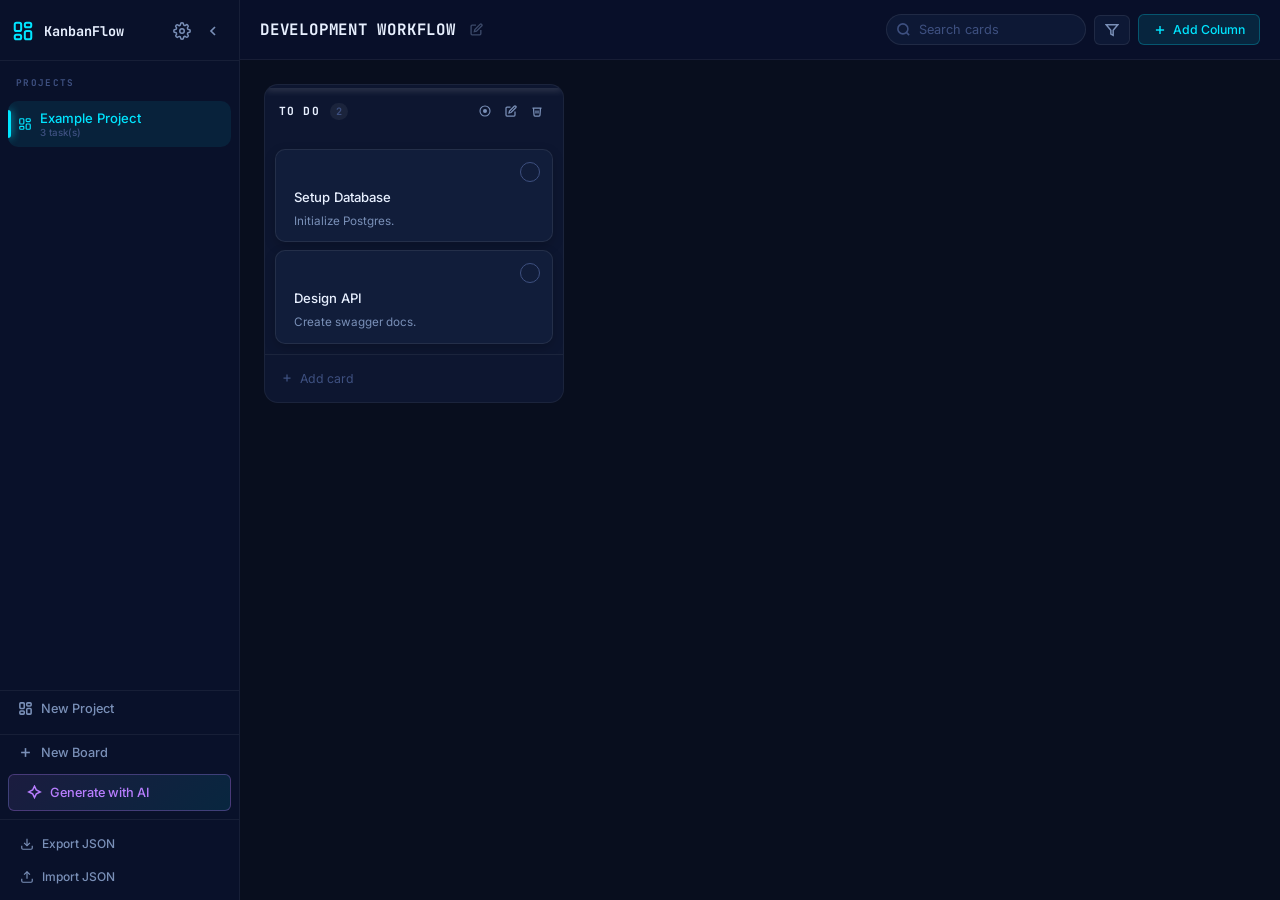
==== index.html @ 65380681 "Initial commit" ====
﻿<!DOCTYPE html>
<html lang="en">
<head>
  <meta charset="UTF-8" />
  <meta name="viewport" content="width=device-width, initial-scale=1.0" />
  <title>KanbanFlow  Local Project Board</title>
  <meta name="description" content="A local-first kanban board with drag-and-drop, multiple boards, custom tags, links, and image attachments." />
  <link rel="preconnect" href="https://fonts.googleapis.com" />
  <link rel="preconnect" href="https://fonts.gstatic.com" crossorigin />
  <link href="https://fonts.googleapis.com/css2?family=JetBrains+Mono:wght@400;500;600;700&family=Inter:wght@300;400;500;600;700&display=swap" rel="stylesheet" />
  <script src="https://cdn.jsdelivr.net/npm/sortablejs@1.15.2/Sortable.min.js"></script>
  <link rel="stylesheet" href="styles.css">
</head>
<body>

<div id="app">

  <!-- ===== SIDEBAR ===== -->
  <aside id="sidebar" class="sidebar">
    <div class="sidebar-header">
      <div class="logo">
        <svg width="22" height="22" viewBox="0 0 24 24" fill="none" stroke="currentColor" stroke-width="2.2"><rect x="3" y="3" width="7" height="9" rx="2"/><rect x="14" y="3" width="7" height="5" rx="2"/><rect x="14" y="12" width="7" height="9" rx="2"/><rect x="3" y="16" width="7" height="5" rx="2"/></svg>
        <span class="logo-text">KanbanFlow</span>
      </div>
      <div class="sidebar-header-actions">
        <button id="hamburger-btn" class="icon-btn" title="Settings & Tags">
          <svg width="18" height="18" viewBox="0 0 24 24" fill="none" stroke="currentColor" stroke-width="2"><circle cx="12" cy="12" r="3"/><path d="M19.4 15a1.65 1.65 0 0 0 .33 1.82l.06.06a2 2 0 0 1-2.83 2.83l-.06-.06a1.65 1.65 0 0 0-1.82-.33 1.65 1.65 0 0 0-1 1.51V21a2 2 0 0 1-4 0v-.09A1.65 1.65 0 0 0 9 19.4a1.65 1.65 0 0 0-1.82.33l-.06.06a2 2 0 0 1-2.83-2.83l.06-.06A1.65 1.65 0 0 0 4.68 15a1.65 1.65 0 0 0-1.51-1H3a2 2 0 0 1 0-4h.09A1.65 1.65 0 0 0 4.6 9a1.65 1.65 0 0 0-.33-1.82l-.06-.06a2 2 0 0 1 2.83-2.83l.06.06A1.65 1.65 0 0 0 9 4.68a1.65 1.65 0 0 0 1-1.51V3a2 2 0 0 1 4 0v.09a1.65 1.65 0 0 0 1 1.51 1.65 1.65 0 0 0 1.82-.33l.06-.06a2 2 0 0 1 2.83 2.83l-.06.06A1.65 1.65 0 0 0 19.4 9a1.65 1.65 0 0 0 1.51 1H21a2 2 0 0 1 0 4h-.09a1.65 1.65 0 0 0-1.51 1z"/></svg>
        </button>
        <button id="sidebar-toggle" class="icon-btn" title="Collapse sidebar">
          <svg width="16" height="16" viewBox="0 0 24 24" fill="none" stroke="currentColor" stroke-width="2.5"><polyline points="15 18 9 12 15 6"/></svg>
        </button>
      </div>
    </div>

    <div class="sidebar-section-label">PROJECTS</div>
    <div id="boards-list" class="boards-list"></div>

    <button id="add-project-btn" class="add-board-btn">
      <svg width="15" height="15" viewBox="0 0 24 24" fill="none" stroke="currentColor" stroke-width="2.5"><rect x="3" y="3" width="7" height="9" rx="1.5"/><rect x="14" y="3" width="7" height="5" rx="1.5"/><rect x="14" y="12" width="7" height="9" rx="1.5"/><rect x="3" y="16" width="7" height="5" rx="1.5"/></svg>
      New Project
    </button>

    <button id="add-board-btn" class="add-board-btn" style="margin-top: 8px;">
      <svg width="15" height="15" viewBox="0 0 24 24" fill="none" stroke="currentColor" stroke-width="2.5"><line x1="12" y1="5" x2="12" y2="19"/><line x1="5" y1="12" x2="19" y2="12"/></svg>
      New Board
    </button>
    
    <button id="ai-board-btn" class="add-board-btn ai-btn">
      <svg width="15" height="15" viewBox="0 0 24 24" fill="none" stroke="currentColor" stroke-width="2.5"><path d="M12 2l3 6 6 3-6 3-3 6-3-6-6-3 6-3z"/></svg>
      Generate with AI
    </button>

    <div class="sidebar-footer">
      <button id="export-btn" class="sidebar-action-btn">
        <svg width="14" height="14" viewBox="0 0 24 24" fill="none" stroke="currentColor" stroke-width="2"><path d="M21 15v4a2 2 0 0 1-2 2H5a2 2 0 0 1-2-2v-4"/><polyline points="7 10 12 15 17 10"/><line x1="12" y1="15" x2="12" y2="3"/></svg>
        Export JSON
      </button>
      <label class="sidebar-action-btn" style="cursor:pointer">
        <svg width="14" height="14" viewBox="0 0 24 24" fill="none" stroke="currentColor" stroke-width="2"><path d="M21 15v4a2 2 0 0 1-2 2H5a2 2 0 0 1-2-2v-4"/><polyline points="17 8 12 3 7 8"/><line x1="12" y1="3" x2="12" y2="15"/></svg>
        Import JSON
        <input type="file" id="import-file" accept=".json" style="display:none" />
      </label>
    </div>
  </aside>

  <!-- ===== SETTINGS / TAG MANAGER PANEL ===== -->
  <div id="settings-panel" class="settings-panel" style="display:none">
    <div class="settings-panel-header">
      <h2 class="settings-panel-title">Settings</h2>
      <button id="settings-close-btn" class="icon-btn">
        <svg width="18" height="18" viewBox="0 0 24 24" fill="none" stroke="currentColor" stroke-width="2.5"><line x1="18" y1="6" x2="6" y2="18"/><line x1="6" y1="6" x2="18" y2="18"/></svg>
      </button>
    </div>

    <div class="settings-body">
      <div class="settings-section">
        <div class="settings-section-title">
          <svg width="14" height="14" viewBox="0 0 24 24" fill="none" stroke="currentColor" stroke-width="2.5"><path d="M20.59 13.41l-7.17 7.17a2 2 0 0 1-2.83 0L2 12V2h10l8.59 8.59a2 2 0 0 1 0 2.82z"/><line x1="7" y1="7" x2="7.01" y2="7"/></svg>
          Manage Tags
        </div>
        <p class="settings-section-desc">Create custom tags you can apply to any card.</p>

        <!-- Existing tags list -->
        <div id="tag-manager-list" class="tag-manager-list"></div>

        <!-- Add new tag form -->
        <div class="add-tag-form">
          <input type="text" id="new-tag-name" class="field-input" placeholder="Tag name" maxlength="30" />
          <div class="tag-color-row" id="new-tag-color-row"></div>
          <button class="btn-primary btn-sm" id="add-tag-btn">Add Tag</button>
        </div>
      </div>

      <div class="settings-section">
        <div class="settings-section-title">
          <svg width="14" height="14" viewBox="0 0 24 24" fill="none" stroke="currentColor" stroke-width="2"><path d="M12 2v20M17 5H9.5a3.5 3.5 0 0 0 0 7h5a3.5 3.5 0 0 1 0 7H6"/></svg>
          AI Integration
        </div>
        <p class="settings-section-desc">Configure your AI provider to enable board generation.</p>
        <div style="margin-top:10px; display:flex; flex-direction:column; gap:8px;">
          <select id="ai-provider-select" class="field-input" style="cursor:pointer; background-color:#16192b;">
            <option value="gemini">Google Gemini (Flash)</option>
            <option value="claude">Anthropic Claude (Haiku)</option>
          </select>
          <input type="password" id="ai-api-key" class="field-input" placeholder="Gemini API Key..." />
          <input type="password" id="claude-api-key" class="field-input" placeholder="Claude API Key..." style="display:none;" />
          <button class="btn-primary btn-sm" id="save-ai-key-btn" style="align-self:flex-start;">Save Settings</button>
        </div>
      </div>

      <div class="settings-section">
        <div class="settings-section-title">
          <svg width="14" height="14" viewBox="0 0 24 24" fill="none" stroke="currentColor" stroke-width="2"><circle cx="12" cy="12" r="10"/><line x1="12" y1="8" x2="12" y2="12"/><line x1="12" y1="16" x2="12.01" y2="16"/></svg>
          Storage
        </div>
        <p class="settings-section-desc">All data is stored locally in your browser (IndexedDB).</p>
        <div id="storage-info" class="storage-info"></div>
      </div>
      <div class="settings-section">
        <div class="settings-section-title" style="color: #ff4d4d;">
          <svg width="14" height="14" viewBox="0 0 24 24" fill="none" stroke="currentColor" stroke-width="2"><path d="M10.29 3.86L1.82 18a2 2 0 0 0 1.71 3h16.94a2 2 0 0 0 1.71-3L13.71 3.86a2 2 0 0 0-3.42 0z"/><line x1="12" y1="9" x2="12" y2="13"/><line x1="12" y1="17" x2="12.01" y2="17"/></svg>
          Danger Zone
        </div>
        <p class="settings-section-desc">Permanently erase all boards, tasks, and custom tags from your browser.</p>
                <button class="btn-ghost btn-sm" id="clear-all-data-btn" style="color:#ff4d4d; border-color:rgba(255,77,77,0.3); width:100%; margin-top:8px;">
          Clear All Data
        </button>
        </div>
    </div>
  </div>
  <div id="settings-overlay" class="settings-overlay" style="display:none"></div>

  <!-- ===== MAIN CONTENT ===== -->
  <main id="main-content" class="main-content">

    <header class="topbar">
      <div class="topbar-left">
        <button id="sidebar-open-toggle" class="icon-btn">
          <svg width="20" height="20" viewBox="0 0 24 24" fill="none" stroke="currentColor" stroke-width="2"><line x1="3" y1="12" x2="21" y2="12"/><line x1="3" y1="6" x2="21" y2="6"/><line x1="3" y1="18" x2="21" y2="18"/></svg>
        </button>
        <button id="back-to-dashboard-btn" class="icon-btn" style="display:none; color:var(--neon-cyan); border:1px solid var(--neon-cyan); border-radius:4px; padding:0 8px; width:auto;">
          Dashboard
        </button>
        <div class="board-title-wrap">
          <h1 id="board-title" class="board-title" contenteditable="false" spellcheck="false">Select a Project</h1>
          <button id="rename-board-btn" class="icon-btn rename-btn" title="Rename" style="display:none">
            <svg width="13" height="13" viewBox="0 0 24 24" fill="none" stroke="currentColor" stroke-width="2.5"><path d="M11 4H4a2 2 0 0 0-2 2v14a2 2 0 0 0 2 2h14a2 2 0 0 0 2-2v-7"/><path d="M18.5 2.5a2.121 2.121 0 0 1 3 3L12 15l-4 1 1-4 9.5-9.5z"/></svg>
          </button>
        </div>
      </div>
      <div class="topbar-right">
        <div class="search-wrap">
          <svg class="search-icon" width="15" height="15" viewBox="0 0 24 24" fill="none" stroke="currentColor" stroke-width="2.5"><circle cx="11" cy="11" r="8"/><line x1="21" y1="21" x2="16.65" y2="16.65"/></svg>
          <input type="text" id="search-input" class="search-input" placeholder="Search cards" />
          <button id="search-clear" class="search-clear" style="display:none">
            <svg width="13" height="13" viewBox="0 0 24 24" fill="none" stroke="currentColor" stroke-width="2.5"><line x1="18" y1="6" x2="6" y2="18"/><line x1="6" y1="6" x2="18" y2="18"/></svg>
          </button>
        </div>
        <div id="label-filter-wrap" style="display:none">
          <button class="label-filter-toggle" id="label-filter-toggle" title="Filter by tag">
            <svg width="14" height="14" viewBox="0 0 24 24" fill="none" stroke="currentColor" stroke-width="2.5"><polygon points="22 3 2 3 10 12.46 10 19 14 21 14 12.46 22 3"/></svg>
          </button>
        </div>

        <button id="add-column-btn" class="topbar-btn" style="display:none">
          <svg width="14" height="14" viewBox="0 0 24 24" fill="none" stroke="currentColor" stroke-width="2.5"><line x1="12" y1="5" x2="12" y2="19"/><line x1="5" y1="12" x2="19" y2="12"/></svg>
          Add Column
        </button>
      </div>
    </header>

    <div id="label-filter-dropdown" class="label-filter-dropdown" style="display:none"></div>

    <div id="dashboard-area" class="dashboard-area" style="display:none">
      <div id="dashboard-grid" class="dashboard-grid"></div>
    </div>

    <div id="board-top-progress-container"></div>

    <div id="board-area" class="board-area">
      <div id="empty-state" class="empty-state">
        <div class="empty-icon">
          <svg width="64" height="64" viewBox="0 0 24 24" fill="none" stroke="currentColor" stroke-width="1.2" opacity="0.3"><rect x="3" y="3" width="7" height="9" rx="2"/><rect x="14" y="3" width="7" height="5" rx="2"/><rect x="14" y="12" width="7" height="9" rx="2"/><rect x="3" y="16" width="7" height="5" rx="2"/></svg>
        </div>
        <h2 class="empty-title">No project selected</h2>
        <p class="empty-subtitle">Create a new project to get started.</p>
        <button class="btn-primary" id="empty-add-board-btn">Create Project</button>
      </div>
    </div>
  </main>
</div>

<!-- ===== CUSTOM INPUT MODAL (replaces all prompt() calls) ===== -->
<div id="input-modal-overlay" class="dialog-overlay" style="display:none">
  <div class="input-modal">
    <div class="input-modal-header">
      <span id="input-modal-icon" class="input-modal-icon"></span>
      <h3 id="input-modal-title" class="input-modal-title"></h3>
    </div>
    <p id="input-modal-subtitle" class="input-modal-subtitle" style="display:none"></p>
    <input type="text" id="input-modal-field" class="input-modal-field" maxlength="120" />
    <div class="input-modal-actions">
      <button class="btn-ghost btn-sm" id="input-modal-cancel">Cancel</button>
      <button class="btn-primary btn-sm" id="input-modal-confirm">Create</button>
    </div>
  </div>
</div>

<!-- ===== TASK DIALOG ===== -->
<div id="task-dialog-overlay" class="dialog-overlay" style="display:none">
  <div class="task-dialog" role="dialog" aria-modal="true">
    <div class="dialog-header">
      <div class="dialog-title-wrap">
        <div class="dialog-color-bar" id="dialog-color-bar"></div>
        <input type="text" id="dialog-task-title-input" class="dialog-title-input" placeholder="Task title" maxlength="200" />
      </div>
      <button class="icon-btn" id="dialog-close-btn" title="Close">
        <svg width="18" height="18" viewBox="0 0 24 24" fill="none" stroke="currentColor" stroke-width="2.5"><line x1="18" y1="6" x2="6" y2="18"/><line x1="6" y1="6" x2="18" y2="18"/></svg>
      </button>
    </div>

    <div class="dialog-tabs">
      <button class="dialog-tab active" data-tab="details">Details</button>
      <button class="dialog-tab" data-tab="links">Links</button>
      <button class="dialog-tab" data-tab="images">Images</button>
    </div>

    <div class="dialog-body">
      <!-- Details Tab -->
      <div class="tab-panel active" id="tab-details">
        <div class="field-group">
          <label class="field-label">Description</label>
          <textarea id="dialog-desc" class="dialog-textarea" placeholder="Add a description" rows="4"></textarea>
        </div>
        <div class="field-group">
          <label class="field-label">Tags</label>
          <div id="label-picker" class="label-picker"></div>
        </div>
        <div class="field-group">
          <label class="field-label">Card Accent Color</label>
          <div id="card-color-picker" class="color-picker-row"></div>
        </div>
      </div>

      <!-- Links Tab -->
      <div class="tab-panel" id="tab-links">
        <div id="links-list" class="links-list"></div>
        <div class="add-link-form">
          <input type="text" id="link-title-input" class="field-input" placeholder="Link title (optional)" maxlength="100" />
          <input type="url" id="link-url-input" class="field-input" placeholder="https://" />
          <button class="btn-primary btn-sm" id="add-link-btn">Add Link</button>
        </div>
      </div>

      <!-- Images Tab -->
      <div class="tab-panel" id="tab-images">
        <div id="images-grid" class="images-grid"></div>
        <div class="image-upload-area" id="image-upload-area">
          <svg width="32" height="32" viewBox="0 0 24 24" fill="none" stroke="currentColor" stroke-width="1.5" opacity="0.5"><rect x="3" y="3" width="18" height="18" rx="2"/><circle cx="8.5" cy="8.5" r="1.5"/><polyline points="21 15 16 10 5 21"/></svg>
          <p>Drag & drop, paste from clipboard, or click to upload</p>
          <input type="file" id="image-file-input" accept="image/*" multiple style="display:none" />
          <button class="btn-outline btn-sm" id="image-upload-btn">Choose Files</button>
        </div>
        <p class="image-note" id="image-note"></p>
      </div>
    </div>

    <div class="dialog-footer">
      <div class="dialog-footer-left">
        <button class="btn-danger btn-sm" id="delete-task-btn">Delete Card</button>
      </div>
      <div class="dialog-footer-right">
        <button class="btn-ghost btn-sm" id="cancel-task-btn">Cancel</button>
        <button class="btn-primary btn-sm" id="save-task-btn">Save Changes</button>
      </div>
    </div>
  </div>
</div>

<!-- ===== CONFIRM DIALOG ===== -->
<div id="confirm-overlay" class="dialog-overlay" style="display:none">
  <div class="confirm-dialog">
    <div class="confirm-icon" id="confirm-icon">
      <svg width="22" height="22" viewBox="0 0 24 24" fill="none" stroke="currentColor" stroke-width="2"><path d="M10.29 3.86L1.82 18a2 2 0 0 0 1.71 3h16.94a2 2 0 0 0 1.71-3L13.71 3.86a2 2 0 0 0-3.42 0z"/><line x1="12" y1="9" x2="12" y2="13"/><line x1="12" y1="17" x2="12.01" y2="17"/></svg>
    </div>
    <h3 id="confirm-title">Are you sure?</h3>
    <p id="confirm-message"></p>
    <div class="confirm-actions">
      <button class="btn-ghost btn-sm" id="confirm-cancel-btn">Cancel</button>
      <button class="btn-danger btn-sm" id="confirm-ok-btn">Delete</button>
    </div>
  </div>
</div>

<!-- ===== LIGHTBOX ===== -->
<div id="lightbox-overlay" class="lightbox-overlay" style="display:none">
  <button class="lightbox-close" id="lightbox-close">
    <svg width="22" height="22" viewBox="0 0 24 24" fill="none" stroke="currentColor" stroke-width="2.5"><line x1="18" y1="6" x2="6" y2="18"/><line x1="6" y1="6" x2="18" y2="18"/></svg>
  </button>
  <img id="lightbox-img" class="lightbox-img" src="" alt="Attachment" />
</div>

<!-- ===== AI GENERATOR MODAL ===== -->
<div id="ai-modal-overlay" class="dialog-overlay" style="display:none">
  <div class="input-modal ai-modal">
    <div class="input-modal-header">
      <span class="input-modal-icon" style="background:var(--neon-purple);color:#000">
        <svg width="18" height="18" viewBox="0 0 24 24" fill="none" stroke="currentColor" stroke-width="2.5"><path d="M12 2l3 6 6 3-6 3-3 6-3-6-6-3 6-3z"/></svg>
      </span>
      <h3 class="input-modal-title">Generate Board with AI</h3>
    </div>
    <p class="input-modal-subtitle">Describe the project or task you want to work on. AI will generate a complete board with columns, tasks, and tags.</p>
    <textarea id="ai-prompt-field" class="dialog-textarea" placeholder="e.g., Paste your detailed multi-week project brief here..." style="min-height: 400px; height: 50vh; max-height: 80vh; width: 100%;"></textarea>
    
    <div style="margin-top:12px; display:flex; align-items:center; gap:12px;">
      <label class="toggle-switch">
        <input type="checkbox" id="ai-long-term-checkbox">
        <span class="toggle-slider"></span>
      </label>
      <div class="field-label" style="text-transform:none; letter-spacing:normal; margin:0; cursor:pointer;" onclick="document.getElementById('ai-long-term-checkbox').click()">
        This is a long-term project (generates sequential weekly boards)
      </div>
    </div>
    
    <div style="margin-top:12px; display:flex; flex-direction:column; gap:6px;">
      <label class="field-label" style="display:flex; justify-content:space-between;">
        Gemini API Key
        <a href="https://aistudio.google.com/app/apikey" target="_blank" style="color:var(--neon-cyan); text-decoration:none; text-transform:none; letter-spacing:normal;">Get an API Key</a>
      </label>
      <input type="password" id="ai-modal-api-key" class="field-input" placeholder="Paste your Gemini API key here..." />
    </div>

    <div class="input-modal-actions" style="margin-top:15px">
      <button class="btn-ghost btn-sm" id="ai-modal-cancel">Cancel</button>
      <button class="btn-primary btn-sm" id="ai-modal-confirm">Generate</button>
    </div>
  </div>
</div>

<!-- AI Loading State -->
<div id="ai-loading-overlay" class="dialog-overlay" style="display:none; z-index:9999;">
<div class="card">
<div class="orbit-wrap">
      <div class="ring ring-outer"></div>
      <div class="ring ring-mid"></div>
      <div class="ring ring-pulse"></div>
      <div class="dot-grid"></div>
    </div>

    <div class="status-block">
      <div class="status-label">Generating response</div>
      <div class="status-text">
        <span id="typed"></span>
        <span class="cursor"></span>
      </div>
    </div>

    <div class="chips-row" id="chips"></div>

    <div class="step-dots" id="step-dots">
      <div class="step-dot" id="sd0"></div>
      <div class="step-dot" id="sd1"></div>
      <div class="step-dot" id="sd2"></div>
      <div class="step-dot" id="sd3"></div>
      <div class="step-dot" id="sd4"></div>
    </div>
  <button id="ai-cancel-generation-btn" class="btn-ghost btn-sm" style="margin-top: 10px; width: 100%;">Cancel</button>
</div>
</div>

<!-- ===== TOAST ===== -->
<div id="toast-container" class="toast-container"></div>

<!-- ===== AI RETRY WIDGET ===== -->
<div id="ai-retry-widget" class="ai-retry-widget" style="display:none; align-items:center; gap:10px;">
  <svg class="spinner" width="18" height="18" viewBox="0 0 24 24" fill="none" stroke="currentColor" stroke-width="3" stroke-linecap="round"><path d="M21 12a9 9 0 11-6.219-8.56"/></svg>
  <span>AI Generation in progress...</span>
  <button id="ai-retry-cancel-btn" style="background:transparent;border:none;color:var(--text-secondary);cursor:pointer;margin-left:auto;font-size:14px;padding:0 5px;" title="Cancel"></button>
</div>

<script src="https://cdn.jsdelivr.net/npm/jsonrepair@3.4.0/lib/umd/jsonrepair.min.js"></script>
<script src="app.js"></script>

<script src="default_project.js"></script>

</body>
</html>
---- styles.css ----
/* ========================================
   KanbanFlow — Design System & Styles v2
   Dark Navy + Neon Accent Theme
   ======================================== */

:root {
  --bg-base:        #080e1e;
  --bg-surface:     #0d1630;
  --bg-card:        #111d3a;
  --bg-card-hover:  #162040;
  --bg-sidebar:     #09112a;
  --bg-overlay:     rgba(5, 10, 24, 0.88);
  --bg-input:       #0d1835;
  --bg-topbar:      #09112aee;
  --bg-settings:    #0b1428;

  --neon-cyan:      #00e5ff;
  --neon-purple:    #b87eff;
  --neon-pink:      #ff4fcd;
  --neon-amber:     #ffb547;
  --neon-mint:      #00ffb3;
  --neon-blue:      #4f9fff;
  --neon-red:       #ff4f6f;
  --neon-indigo:    #7c6fff;

  --text-primary:   #e8f0ff;
  --text-secondary: #7a90b8;
  --text-muted:     #3e5080;

  --border-subtle:  rgba(255,255,255,0.06);
  --border-card:    rgba(255,255,255,0.08);

  --font-mono:      'JetBrains Mono', monospace;
  --font-sans:      'Inter', system-ui, sans-serif;

  --radius-sm:  6px;
  --radius-md:  10px;
  --radius-lg:  14px;
  --radius-xl:  20px;

  --sidebar-width:   240px;
  --settings-width:  300px;
  --topbar-height:   60px;
  --column-width:    300px;
  --column-min-w:    280px;

  --transition-fast: 0.12s ease;
  --transition-base: 0.2s ease;
  --transition-slow: 0.35s cubic-bezier(0.4,0,0.2,1);
}

*, *::before, *::after { box-sizing: border-box; margin: 0; padding: 0; }
html { font-size: 15px; }
body {
  font-family: var(--font-sans);
  background: var(--bg-base);
  color: var(--text-primary);
  min-height: 100vh;
  overflow: hidden;
  -webkit-font-smoothing: antialiased;
}

::-webkit-scrollbar { width: 12px; height: 12px; }
::-webkit-scrollbar-track { background: rgba(0, 0, 0, 0.15); border-radius: 8px; margin: 4px; }
::-webkit-scrollbar-thumb { background: rgba(255, 255, 255, 0.25); border-radius: 8px; border: 3px solid var(--bg-base); }
::-webkit-scrollbar-thumb:hover { background: rgba(0, 229, 255, 0.6); }

/* ============ APP SHELL ============ */
#app {
  display: flex;
  height: 100vh;
  width: 100vw;
  max-width: 100%;
  overflow: hidden;
  position: relative;
}

/* ============ SIDEBAR ============ */
.sidebar {
  width: var(--sidebar-width);
  min-width: var(--sidebar-width);
  background: var(--bg-sidebar);
  border-right: 1px solid var(--border-subtle);
  display: flex;
  flex-direction: column;
  overflow: hidden;
  transition: width var(--transition-slow), min-width var(--transition-slow);
  position: relative;
  z-index: 20;
  flex-shrink: 0;
}
.sidebar.collapsed { width: 0; min-width: 0; }

.sidebar-header {
  display: flex;
  align-items: center;
  justify-content: space-between;
  padding: 16px 12px 14px;
  border-bottom: 1px solid var(--border-subtle);
  flex-shrink: 0;
}
.logo {
  display: flex;
  align-items: center;
  gap: 10px;
  color: var(--neon-cyan);
}
.logo-text {
  font-family: var(--font-mono);
  font-size: 0.9rem;
  font-weight: 700;
  color: var(--text-primary);
  white-space: nowrap;
}
.sidebar-header-actions {
  display: flex;
  align-items: center;
  gap: 2px;
}

.sidebar-section-label {
  font-family: var(--font-mono);
  font-size: 0.62rem;
  font-weight: 700;
  letter-spacing: 0.14em;
  color: var(--text-muted);
  padding: 16px 16px 8px;
  flex-shrink: 0;
}

.boards-list {
  flex: 1;
  overflow-y: auto;
  padding: 4px 8px;
}

.board-item {
  display: flex;
  align-items: center;
  gap: 8px;
  padding: 9px 10px;
  border-radius: var(--radius-md);
  cursor: pointer;
  color: var(--text-secondary);
  font-size: 0.875rem;
  font-weight: 500;
  position: relative;
  white-space: nowrap;
  overflow: hidden;
  text-overflow: ellipsis;
  user-select: none;
  transition: background var(--transition-fast), color var(--transition-fast);
}
.board-item:hover { background: rgba(255,255,255,0.05); color: var(--text-primary); }
.board-item.active { background: rgba(0,229,255,0.08); color: var(--neon-cyan); }
.board-item.active::before {
  content: '';
  position: absolute;
  left: 0; top: 20%; height: 60%;
  width: 3px;
  border-radius: 0 3px 3px 0;
  background: var(--neon-cyan);
  box-shadow: 0 0 8px var(--neon-cyan);
}
.board-item-icon { flex-shrink: 0; opacity: 0.6; }
.board-item.active .board-item-icon { opacity: 1; }
.board-item-name { flex: 1; overflow: hidden; text-overflow: ellipsis; }
.board-item-actions { display: none; gap: 2px; flex-shrink: 0; }
.board-item:hover .board-item-actions { display: flex; }

.board-action-btn {
  background: none;
  border: none;
  cursor: pointer;
  color: var(--text-muted);
  padding: 3px;
  border-radius: 4px;
  display: flex;
  align-items: center;
  justify-content: center;
  transition: color var(--transition-fast), background var(--transition-fast);
}
.board-action-btn:hover { color: var(--text-primary); background: rgba(255,255,255,0.08); }
.board-action-btn.delete:hover { color: var(--neon-red); }

.add-board-btn {
  display: flex;
  align-items: center;
  gap: 8px;
  padding: 10px 18px;
  background: none;
  border: none;
  border-top: 1px solid var(--border-subtle);
  color: var(--text-secondary);
  font-family: var(--font-sans);
  font-size: 0.85rem;
  font-weight: 500;
  cursor: pointer;
  width: 100%;
  transition: color var(--transition-fast), background var(--transition-fast);
  flex-shrink: 0;
}
.add-board-btn:hover { color: var(--neon-cyan); background: rgba(0,229,255,0.05); }

.ai-btn {
  border-top: none;
  background: linear-gradient(135deg, rgba(184,126,255,0.1), rgba(0,229,255,0.1));
  border: 1px solid rgba(184,126,255,0.3);
  color: var(--neon-purple);
  margin: 4px 8px 8px;
  width: auto;
  border-radius: var(--radius-sm);
  transition: all var(--transition-fast);
}
.ai-btn:hover {
  background: linear-gradient(135deg, rgba(184,126,255,0.2), rgba(0,229,255,0.2));
  border-color: var(--neon-cyan);
  color: var(--text-primary);
  box-shadow: 0 0 12px rgba(184,126,255,0.4);
}

.sidebar-footer {
  border-top: 1px solid var(--border-subtle);
  padding: 8px;
  display: flex;
  flex-direction: column;
  gap: 2px;
  flex-shrink: 0;
}
.sidebar-action-btn {
  display: flex;
  align-items: center;
  gap: 8px;
  padding: 8px 12px;
  background: none;
  border: none;
  border-radius: var(--radius-md);
  color: var(--text-secondary);
  font-family: var(--font-sans);
  font-size: 0.8rem;
  font-weight: 500;
  cursor: pointer;
  transition: color var(--transition-fast), background var(--transition-fast);
  width: 100%;
  text-align: left;
}
.sidebar-action-btn:hover { color: var(--text-primary); background: rgba(255,255,255,0.05); }

/* ============ SETTINGS PANEL ============ */
.settings-overlay {
  position: fixed;
  inset: 0;
  z-index: 29;
  background: transparent;
}

.settings-panel {
  position: fixed;
  top: 0;
  left: var(--sidebar-width);
  bottom: 0;
  width: var(--settings-width);
  background: var(--bg-settings);
  border-right: 1px solid var(--border-subtle);
  z-index: 30;
  display: flex;
  flex-direction: column;
  overflow: hidden;
  animation: slide-in-left 0.22s cubic-bezier(0.4,0,0.2,1);
  box-shadow: 4px 0 24px rgba(0,0,0,0.4);
}

@keyframes slide-in-left {
  from { transform: translateX(-20px); opacity: 0; }
  to { transform: translateX(0); opacity: 1; }
}

.settings-panel-header {
  display: flex;
  align-items: center;
  justify-content: space-between;
  padding: 18px 18px 14px;
  border-bottom: 1px solid var(--border-subtle);
  flex-shrink: 0;
}
.settings-panel-title {
  font-family: var(--font-mono);
  font-size: 0.85rem;
  font-weight: 700;
  letter-spacing: 0.08em;
  text-transform: uppercase;
  color: var(--text-primary);
}

.settings-body {
  flex: 1;
  overflow-y: auto;
  padding: 16px;
  display: flex;
  flex-direction: column;
  gap: 24px;
}

.settings-section {
  display: flex;
  flex-direction: column;
  gap: 10px;
}
.settings-section-title {
  display: flex;
  align-items: center;
  gap: 7px;
  font-family: var(--font-mono);
  font-size: 0.7rem;
  font-weight: 700;
  letter-spacing: 0.1em;
  text-transform: uppercase;
  color: var(--neon-cyan);
}
.settings-section-desc {
  font-size: 0.78rem;
  color: var(--text-muted);
  line-height: 1.5;
}

/* Tag manager list */
.tag-manager-list {
  display: flex;
  flex-direction: column;
  gap: 6px;
}

.tag-manager-item {
  display: flex;
  align-items: center;
  gap: 8px;
  padding: 7px 10px;
  background: var(--bg-input);
  border: 1px solid var(--border-card);
  border-radius: var(--radius-sm);
  transition: border-color var(--transition-fast);
}
.tag-manager-item:hover { border-color: rgba(255,255,255,0.12); }

.tag-manager-dot {
  width: 10px;
  height: 10px;
  border-radius: 50%;
  flex-shrink: 0;
}
.tag-manager-name {
  flex: 1;
  font-size: 0.82rem;
  font-weight: 500;
  color: var(--text-primary);
}
.tag-manager-chip-preview {
  font-size: 0.68rem;
  font-family: var(--font-mono);
  font-weight: 600;
  padding: 2px 7px;
  border-radius: 20px;
  border: 1px solid;
}
.tag-manager-delete {
  background: none;
  border: none;
  cursor: pointer;
  color: var(--text-muted);
  padding: 3px;
  border-radius: 4px;
  display: flex;
  transition: color var(--transition-fast);
}
.tag-manager-delete:hover { color: var(--neon-red); }

.add-tag-form {
  display: flex;
  flex-direction: column;
  gap: 8px;
  padding: 10px;
  background: rgba(255,255,255,0.02);
  border: 1px dashed var(--border-subtle);
  border-radius: var(--radius-sm);
}

.tag-color-row {
  display: flex;
  flex-wrap: wrap;
  gap: 7px;
}
.tag-color-swatch {
  width: 22px;
  height: 22px;
  border-radius: 50%;
  border: 2px solid transparent;
  cursor: pointer;
  transition: transform var(--transition-fast), border-color var(--transition-fast);
}
.tag-color-swatch:hover { transform: scale(1.2); }
.tag-color-swatch.selected { border-color: white; }

.storage-info {
  background: var(--bg-input);
  border: 1px solid var(--border-card);
  border-radius: var(--radius-sm);
  padding: 10px 12px;
  font-size: 0.78rem;
  color: var(--text-secondary);
  line-height: 1.7;
}

/* ============ MAIN CONTENT ============ */
.main-content {
  flex: 1;
  display: flex;
  flex-direction: column;
  overflow: hidden;
  min-width: 0;
}

/* ============ TOPBAR ============ */
.topbar {
  height: var(--topbar-height);
  display: flex;
  align-items: center;
  justify-content: space-between;
  padding: 0 20px;
  background: var(--bg-topbar);
  backdrop-filter: blur(12px);
  border-bottom: 1px solid var(--border-subtle);
  gap: 12px;
  flex-shrink: 0;
  position: relative;
  z-index: 10;
}
.topbar-left { display: flex; align-items: center; gap: 10px; min-width: 0; flex: 1; }
.topbar-right { display: flex; align-items: center; gap: 8px; flex-shrink: 0; }
.board-title-wrap { display: flex; align-items: center; gap: 8px; min-width: 0; }

#sidebar-open-toggle { display: none; }
.sidebar.collapsed ~ .main-content #sidebar-open-toggle { display: flex; }

.board-title {
  font-family: var(--font-mono);
  font-size: 1.05rem;
  font-weight: 700;
  letter-spacing: 0.05em;
  text-transform: uppercase;
  color: var(--text-primary);
  outline: none;
  border-bottom: 1px solid transparent;
  transition: border-color var(--transition-fast), color var(--transition-fast);
  white-space: nowrap;
  overflow: hidden;
  text-overflow: ellipsis;
  max-width: 360px;
  cursor: default;
}
.board-title[contenteditable="true"] { cursor: text; border-bottom-color: var(--neon-cyan); color: var(--neon-cyan); }
.rename-btn { opacity: 0.45; }
.rename-btn:hover { opacity: 1; }

/* ============ SEARCH ============ */
.search-wrap { position: relative; display: flex; align-items: center; }
.search-icon { position: absolute; left: 10px; color: var(--text-muted); pointer-events: none; }
.search-input {
  background: var(--bg-input);
  border: 1px solid var(--border-card);
  border-radius: 30px;
  padding: 7px 30px 7px 32px;
  color: var(--text-primary);
  font-family: var(--font-sans);
  font-size: 0.85rem;
  width: 200px;
  outline: none;
  transition: width var(--transition-base), border-color var(--transition-fast), box-shadow var(--transition-fast);
}
.search-input:focus { border-color: var(--neon-cyan); box-shadow: 0 0 0 2px rgba(0,229,255,0.1); width: 260px; }
.search-input::placeholder { color: var(--text-muted); }
.search-clear {
  position: absolute; right: 8px; background: none; border: none; cursor: pointer;
  color: var(--text-muted); display: flex; padding: 2px; border-radius: 3px;
}
.search-clear:hover { color: var(--text-primary); }

.label-filter-toggle {
  background: var(--bg-input);
  border: 1px solid var(--border-card);
  border-radius: var(--radius-sm);
  padding: 7px 10px;
  color: var(--text-secondary);
  cursor: pointer;
  display: flex;
  align-items: center;
  transition: border-color var(--transition-fast), color var(--transition-fast);
}
.label-filter-toggle:hover, .label-filter-toggle.active { border-color: var(--neon-cyan); color: var(--neon-cyan); }

.label-filter-dropdown {
  position: absolute;
  top: calc(var(--topbar-height) + 4px);
  right: 20px;
  background: var(--bg-card);
  border: 1px solid var(--border-card);
  border-radius: var(--radius-md);
  padding: 10px;
  display: flex;
  flex-wrap: wrap;
  gap: 6px;
  z-index: 100;
  min-width: 200px;
  box-shadow: 0 8px 32px rgba(0,0,0,0.5);
  animation: fade-in 0.12s ease;
}

.topbar-btn {
  display: flex;
  align-items: center;
  gap: 6px;
  padding: 7px 14px;
  background: rgba(0,229,255,0.1);
  border: 1px solid rgba(0,229,255,0.25);
  border-radius: var(--radius-sm);
  color: var(--neon-cyan);
  font-family: var(--font-sans);
  font-size: 0.82rem;
  font-weight: 500;
  cursor: pointer;
  transition: background var(--transition-fast), box-shadow var(--transition-fast);
  white-space: nowrap;
}
.topbar-btn:hover { background: rgba(0,229,255,0.18); box-shadow: 0 0 10px rgba(0,229,255,0.15); }

/* ============ ICON BUTTON ============ */
.icon-btn {
  background: none; border: none; cursor: pointer;
  color: var(--text-secondary); display: flex; align-items: center; justify-content: center;
  padding: 6px; border-radius: var(--radius-sm); flex-shrink: 0;
  transition: color var(--transition-fast), background var(--transition-fast);
}
.icon-btn:hover { color: var(--text-primary); background: rgba(255,255,255,0.07); }

/* ============ BOARD AREA ============ */
.board-area {
  flex: 1;
  overflow-x: auto;
  overflow-y: hidden;
  padding: 24px 24px 12px 24px; /* Less padding on bottom to bring scrollbar closer */
  display: flex;
  align-items: flex-start;
  gap: 18px;
}

/* ============ EMPTY STATE ============ */
.empty-state {
  display: flex; flex-direction: column; align-items: center;
  justify-content: center; height: 100%; width: 100%; gap: 12px; text-align: center;
}
.empty-title { font-family: var(--font-mono); font-size: 1.1rem; font-weight: 600; letter-spacing: 0.04em; color: var(--text-secondary); }
.empty-subtitle { color: var(--text-muted); font-size: 0.88rem; }

/* ============ COLUMNS ============ */
.column {
  width: var(--column-width);
  min-width: var(--column-min-w);
  flex-shrink: 0;
  display: flex;
  flex-direction: column;
  background: var(--bg-surface);
  border: 1px solid var(--border-subtle);
  border-radius: var(--radius-lg);
  max-height: calc(100vh - var(--topbar-height) - 48px);
  overflow: hidden;
  position: relative;
}

.column-accent {
  position: absolute; top: 0; left: 0; right: 0;
  height: 3px; border-radius: var(--radius-lg) var(--radius-lg) 0 0;
}

.column-header {
  display: flex; align-items: center; justify-content: space-between;
  padding: 14px 14px 10px; flex-shrink: 0; gap: 8px; cursor: grab;
}
.column-header:active { cursor: grabbing; }

.column-title-wrap { display: flex; align-items: center; gap: 10px; min-width: 0; flex: 1; }
.column-title {
  font-family: var(--font-mono); font-size: 0.75rem; font-weight: 700;
  letter-spacing: 0.1em; text-transform: uppercase;
  outline: none; cursor: default;
  border-bottom: 1px solid transparent;
  transition: border-color var(--transition-fast);
  white-space: nowrap; overflow: hidden; text-overflow: ellipsis;
}
.column-title[contenteditable="true"] { cursor: text; border-bottom-color: currentColor; }

.column-count {
  font-family: var(--font-mono); font-size: 0.68rem; font-weight: 600;
  color: var(--text-muted); background: rgba(255,255,255,0.06);
  padding: 2px 6px; border-radius: 20px; flex-shrink: 0;
}
.column-actions { display: flex; align-items: center; gap: 2px; flex-shrink: 0; }
.column-cards {
  flex: 1; overflow-y: auto; padding: 16px 10px 10px;
  display: flex; flex-direction: column; gap: 8px; min-height: 60px;
}
.column-footer {
  padding: 8px 10px; flex-shrink: 0; border-top: 1px solid var(--border-subtle);
}
.add-card-btn {
  display: flex; align-items: center; gap: 7px; padding: 8px 6px;
  background: none; border: none; border-radius: var(--radius-sm);
  color: var(--text-muted); font-family: var(--font-sans); font-size: 0.82rem;
  cursor: pointer; width: 100%;
  transition: color var(--transition-fast), background var(--transition-fast);
}
.add-card-btn:hover { color: var(--text-secondary); background: rgba(255,255,255,0.04); }

/* ============ TASK CARDS ============ */
.task-card {
  position: relative;
  background: var(--bg-card);
  border: 1px solid var(--border-card);
  border-radius: var(--radius-md);
  padding: 12px;
  cursor: pointer;
  transition: transform 0.2s, box-shadow 0.2s, border-color 0.2s, z-index 0.2s;
  box-shadow: 0 4px 12px rgba(0,0,0,0.2);
  display: flex;
  flex-direction: column;
  gap: 10px;
}
.task-card:hover {
  border-color: var(--neon-cyan);
  box-shadow: 0 12px 32px rgba(0,229,255,0.15);
  transform: scale(1.03) translateY(-4px);
  z-index: 10;
}
.task-card-accent { position: absolute; top: 0; left: 0; width: 3px; height: 100%; border-radius: 3px 0 0 3px; }
.task-card-content { padding-left: 6px; display: flex; flex-direction: column; gap: 6px; }
.task-card-title { font-size: 0.875rem; font-weight: 500; color: var(--text-primary); line-height: 1.45; word-break: break-word; transition: color 0.2s; }
.task-card-desc { font-size: 0.78rem; color: var(--text-secondary); line-height: 1.4; overflow: hidden; display: -webkit-box; -webkit-line-clamp: 2; -webkit-box-orient: vertical; transition: all 0.2s; }
.task-card:hover .task-card-desc { display: block; -webkit-line-clamp: unset; overflow: visible; color: var(--text-primary); }
.task-card-completed { opacity: 0.6; }
.task-card-completed .task-card-title { text-decoration: line-through; color: var(--text-muted); }
.task-card-completed .task-card-desc { opacity: 0.5; }

.task-done-btn {
  display: flex; align-items: center; justify-content: center;
  width: 20px; height: 20px; border-radius: 50%; border: 1.5px solid var(--text-muted);
  background: transparent; color: transparent; cursor: pointer; transition: all 0.2s;
  padding: 0; outline: none; flex-shrink: 0;
}
.task-done-btn:hover { border-color: var(--neon-cyan); color: var(--neon-cyan); background: rgba(0, 229, 255, 0.1); }
.task-done-btn.completed { background: var(--neon-cyan); border-color: var(--neon-cyan); color: #000; }

.task-card-labels { display: flex; flex-wrap: wrap; gap: 4px; }
.label-chip {
  font-size: 0.68rem; font-weight: 600; font-family: var(--font-mono);
  letter-spacing: 0.05em; padding: 2px 8px; border-radius: 20px; border: 1px solid;
}
.task-card-footer { display: flex; align-items: center; justify-content: space-between; gap: 8px; }
.task-card-meta { display: flex; align-items: center; gap: 8px; color: var(--text-muted); font-size: 0.75rem; }
.task-card-meta-item { display: flex; align-items: center; gap: 3px; }
.task-card-image { width: 100%; height: 100px; object-fit: cover; border-radius: var(--radius-sm); border: 1px solid var(--border-card); }

.task-card.sortable-ghost { opacity: 0.3; }
.task-card.sortable-chosen { box-shadow: 0 8px 32px rgba(0,0,0,0.6), 0 0 0 2px var(--neon-cyan); transform: rotate(1.5deg) scale(1.02); z-index: 100; }
.task-card.sortable-drag { opacity: 0; }
.task-card.filtered-hidden { display: none; }



/* ============ QUICK ADD ============ */
.quick-add-wrap { padding: 6px 10px 0; flex-shrink: 0; }
.quick-add-input {
  width: 100%; background: var(--bg-input); border: 1px solid rgba(0,229,255,0.25);
  border-radius: var(--radius-sm); padding: 9px 12px; color: var(--text-primary);
  font-family: var(--font-sans); font-size: 0.87rem; outline: none; resize: none; overflow: hidden;
}
.quick-add-input:focus { border-color: var(--neon-cyan); box-shadow: 0 0 0 2px rgba(0,229,255,0.1); }
.quick-add-actions { display: flex; gap: 6px; margin-top: 6px; }

/* ============ CUSTOM INPUT MODAL ============ */
.input-modal {
  background: var(--bg-card);
  border: 1px solid var(--border-card);
  border-radius: var(--radius-xl);
  padding: 28px;
  width: 100%;
  max-width: 420px;
  box-shadow: 0 24px 80px rgba(0,0,0,0.8), 0 0 0 1px rgba(255,255,255,0.05);
  animation: modal-pop 0.2s cubic-bezier(0.34,1.56,0.64,1);
}
.input-modal.ai-modal {
  max-width: 850px;
}

@keyframes modal-pop {
  from { transform: scale(0.92) translateY(10px); opacity: 0; }
  to { transform: scale(1) translateY(0); opacity: 1; }
}

.input-modal-header {
  display: flex;
  align-items: center;
  gap: 12px;
  margin-bottom: 6px;
}
.input-modal-icon {
  width: 36px;
  height: 36px;
  border-radius: var(--radius-md);
  display: flex;
  align-items: center;
  justify-content: center;
  font-size: 1.1rem;
  flex-shrink: 0;
}
.input-modal-icon.board { background: rgba(0,229,255,0.1); color: var(--neon-cyan); }
.input-modal-icon.column { background: rgba(184,126,255,0.1); color: var(--neon-purple); }

.input-modal-title {
  font-family: var(--font-mono);
  font-size: 1rem;
  font-weight: 700;
  letter-spacing: 0.03em;
  color: var(--text-primary);
}

.input-modal-subtitle {
  font-size: 0.82rem;
  color: var(--text-muted);
  margin-bottom: 4px;
  line-height: 1.5;
  padding-left: 48px;
}

.input-modal-field {
  width: 100%;
  background: var(--bg-input);
  border: 1px solid var(--border-card);
  border-radius: var(--radius-md);
  padding: 11px 14px;
  color: var(--text-primary);
  font-family: var(--font-sans);
  font-size: 0.95rem;
  font-weight: 500;
  outline: none;
  margin-top: 16px;
  transition: border-color var(--transition-fast), box-shadow var(--transition-fast);
}
.input-modal-field:focus {
  border-color: var(--neon-cyan);
  box-shadow: 0 0 0 3px rgba(0,229,255,0.12);
}
.input-modal-field::placeholder { color: var(--text-muted); }

.input-modal-actions {
  display: flex;
  justify-content: flex-end;
  gap: 8px;
  margin-top: 16px;
}

/* ============ DIALOG OVERLAY ============ */
.dialog-overlay {
  position: fixed; inset: 0;
  background: var(--bg-overlay);
  backdrop-filter: blur(8px);
  display: flex; align-items: center; justify-content: center;
  z-index: 1000; padding: 16px;
  animation: fade-in 0.15s ease;
}
@keyframes fade-in { from { opacity: 0; } to { opacity: 1; } }
@keyframes slide-up { from { transform: translateY(12px); opacity: 0; } to { transform: translateY(0); opacity: 1; } }

/* ============ TASK DIALOG ============ */
.task-dialog {
  background: var(--bg-card);
  border: 1px solid var(--border-card);
  border-radius: var(--radius-xl);
  width: 100%; max-width: 560px; max-height: 90vh;
  display: flex; flex-direction: column; overflow: hidden;
  box-shadow: 0 24px 80px rgba(0,0,0,0.8), 0 0 0 1px rgba(255,255,255,0.05);
  animation: slide-up 0.2s cubic-bezier(0.4,0,0.2,1);
}

.dialog-header {
  display: flex; align-items: flex-start; gap: 12px;
  padding: 20px 20px 16px; border-bottom: 1px solid var(--border-subtle); flex-shrink: 0;
}
.dialog-color-bar { width: 4px; min-height: 44px; border-radius: 4px; flex-shrink: 0; margin-top: 2px; }
.dialog-title-wrap { display: flex; align-items: flex-start; gap: 12px; flex: 1; min-width: 0; }
.dialog-title-input {
  background: none; border: none; border-bottom: 1px solid var(--border-subtle);
  color: var(--text-primary); font-family: var(--font-mono); font-size: 1rem; font-weight: 600;
  letter-spacing: 0.02em; width: 100%; outline: none; padding: 4px 0;
  transition: border-color var(--transition-fast);
}
.dialog-title-input:focus { border-bottom-color: var(--neon-cyan); }
.dialog-title-input::placeholder { color: var(--text-muted); }

.dialog-tabs { display: flex; padding: 0 20px; border-bottom: 1px solid var(--border-subtle); flex-shrink: 0; }
.dialog-tab {
  background: none; border: none; border-bottom: 2px solid transparent;
  color: var(--text-muted); font-family: var(--font-sans); font-size: 0.82rem; font-weight: 600;
  padding: 10px 14px; cursor: pointer; letter-spacing: 0.03em; margin-bottom: -1px;
  transition: color var(--transition-fast), border-color var(--transition-fast);
}
.dialog-tab:hover { color: var(--text-secondary); }
.dialog-tab.active { color: var(--neon-cyan); border-bottom-color: var(--neon-cyan); }

.dialog-body { flex: 1; overflow-y: auto; padding: 20px; }
.tab-panel { display: none; flex-direction: column; gap: 16px; }
.tab-panel.active { display: flex; }

.field-group { display: flex; flex-direction: column; gap: 8px; }
.field-label {
  font-size: 0.72rem; font-weight: 700; font-family: var(--font-mono);
  letter-spacing: 0.08em; text-transform: uppercase; color: var(--text-muted);
}
.field-input {
  background: var(--bg-input); border: 1px solid var(--border-card);
  border-radius: var(--radius-sm); padding: 9px 12px; color: var(--text-primary);
  font-family: var(--font-sans); font-size: 0.87rem; outline: none;
  transition: border-color var(--transition-fast), box-shadow var(--transition-fast);
}
.field-input:focus { border-color: var(--neon-cyan); box-shadow: 0 0 0 2px rgba(0,229,255,0.1); }
.field-input::placeholder { color: var(--text-muted); }

.dialog-textarea {
  background: var(--bg-input); border: 1px solid var(--border-card); border-radius: var(--radius-sm);
  padding: 10px 12px; color: var(--text-primary); font-family: var(--font-sans); font-size: 0.87rem;
  outline: none; resize: vertical; min-height: 96px; line-height: 1.6;
  transition: border-color var(--transition-fast), box-shadow var(--transition-fast);
}
.dialog-textarea:focus { border-color: var(--neon-cyan); box-shadow: 0 0 0 2px rgba(0,229,255,0.1); }
.dialog-textarea::placeholder { color: var(--text-muted); }

/* ============ LABEL PICKER ============ */
.label-picker { display: flex; flex-wrap: wrap; gap: 6px; }
.label-toggle {
  display: flex; align-items: center; gap: 5px; padding: 4px 10px; border-radius: 20px; border: 1px solid;
  font-size: 0.72rem; font-weight: 600; font-family: var(--font-mono); letter-spacing: 0.04em;
  cursor: pointer; transition: background var(--transition-fast), box-shadow var(--transition-fast), opacity var(--transition-fast);
  user-select: none;
}
.label-toggle.selected { background: rgba(255,255,255,0.08); }
.label-toggle:not(.selected) { opacity: 0.5; }
.label-toggle:not(.selected):hover { opacity: 0.85; }

/* ============ COLOR PICKER ============ */
.color-picker-row { display: flex; flex-wrap: wrap; gap: 8px; }
.color-swatch {
  width: 28px; height: 28px; border-radius: 50%; border: 2px solid transparent; cursor: pointer;
  transition: transform var(--transition-fast), border-color var(--transition-fast);
  display: flex; align-items: center; justify-content: center;
}
.color-swatch:hover { transform: scale(1.15); }
.color-swatch.selected { border-color: white; box-shadow: 0 0 0 2px rgba(255,255,255,0.2); }

/* ============ LINKS ============ */
.links-list { display: flex; flex-direction: column; gap: 6px; margin-bottom: 12px; }
.link-item {
  display: flex; align-items: center; gap: 8px; padding: 8px 12px;
  background: var(--bg-input); border: 1px solid var(--border-card); border-radius: var(--radius-sm);
  transition: border-color var(--transition-fast);
}
.link-item:hover { border-color: rgba(255,255,255,0.12); }
.link-item-info { flex: 1; min-width: 0; }
.link-item-title { font-size: 0.83rem; font-weight: 500; color: var(--neon-cyan); text-decoration: none; white-space: nowrap; overflow: hidden; text-overflow: ellipsis; display: block; }
.link-item-title:hover { text-decoration: underline; }
.link-item-url { font-size: 0.73rem; color: var(--text-muted); white-space: nowrap; overflow: hidden; text-overflow: ellipsis; display: block; }
.link-item-delete { background: none; border: none; cursor: pointer; color: var(--text-muted); padding: 3px; border-radius: 4px; display: flex; flex-shrink: 0; transition: color var(--transition-fast); }
.link-item-delete:hover { color: var(--neon-red); }
.add-link-form { display: flex; flex-direction: column; gap: 8px; padding: 12px; background: rgba(255,255,255,0.02); border: 1px dashed var(--border-subtle); border-radius: var(--radius-sm); }

/* ============ IMAGES ============ */
.images-grid { display: grid; grid-template-columns: repeat(auto-fill, minmax(110px, 1fr)); gap: 10px; margin-bottom: 12px; }
.image-item { position: relative; aspect-ratio: 1; border-radius: var(--radius-sm); overflow: hidden; border: 1px solid var(--border-card); cursor: pointer; }
.image-item img { width: 100%; height: 100%; object-fit: cover; transition: transform var(--transition-base); }
.image-item:hover img { transform: scale(1.05); }
.image-item-overlay { position: absolute; inset: 0; background: rgba(0,0,0,0.5); display: flex; align-items: center; justify-content: center; gap: 8px; opacity: 0; transition: opacity var(--transition-fast); }
.image-item:hover .image-item-overlay { opacity: 1; }
.image-item-btn { background: rgba(0,0,0,0.6); border: none; border-radius: 6px; padding: 6px; color: white; cursor: pointer; display: flex; }
.image-item-btn:hover { background: rgba(255,255,255,0.15); }
.image-item-btn.delete:hover { background: rgba(255,79,111,0.4); }
.image-upload-area {
  border: 2px dashed var(--border-subtle); border-radius: var(--radius-md); padding: 24px;
  display: flex; flex-direction: column; align-items: center; gap: 10px; cursor: pointer;
  color: var(--text-muted); font-size: 0.83rem; text-align: center;
  transition: border-color var(--transition-fast), background var(--transition-fast), color var(--transition-fast);
}
.image-upload-area:hover, .image-upload-area.drag-over { border-color: var(--neon-cyan); background: rgba(0,229,255,0.03); color: var(--neon-cyan); }
.image-note { font-size: 0.73rem; color: var(--text-muted); margin-top: 6px; }

/* ============ DIALOG FOOTER ============ */
.dialog-footer { display: flex; align-items: center; justify-content: space-between; padding: 14px 20px; border-top: 1px solid var(--border-subtle); flex-shrink: 0; }
.dialog-footer-left, .dialog-footer-right { display: flex; align-items: center; gap: 8px; }

/* ============ BUTTONS ============ */
.btn-primary {
  background: var(--neon-cyan); color: #000; border: none; border-radius: var(--radius-sm);
  padding: 9px 18px; font-family: var(--font-sans); font-size: 0.85rem; font-weight: 600; cursor: pointer;
  transition: background var(--transition-fast), box-shadow var(--transition-fast), transform var(--transition-fast);
}
.btn-primary:hover { background: #33eaff; box-shadow: 0 0 14px rgba(0,229,255,0.35); transform: translateY(-1px); }
.btn-primary:active { transform: translateY(0); }

.btn-ghost {
  background: rgba(255,255,255,0.05); border: 1px solid var(--border-card); color: var(--text-secondary);
  border-radius: var(--radius-sm); padding: 9px 16px; font-family: var(--font-sans); font-size: 0.85rem; font-weight: 500; cursor: pointer;
  transition: background var(--transition-fast), color var(--transition-fast);
}
.btn-ghost:hover { background: rgba(255,255,255,0.09); color: var(--text-primary); }

.btn-outline {
  background: none; border: 1px solid var(--border-card); color: var(--text-secondary);
  border-radius: var(--radius-sm); padding: 9px 16px; font-family: var(--font-sans); font-size: 0.85rem; font-weight: 500; cursor: pointer;
  transition: border-color var(--transition-fast), color var(--transition-fast);
}
.btn-outline:hover { border-color: var(--neon-cyan); color: var(--neon-cyan); }

.btn-danger {
  background: rgba(255,79,111,0.1); border: 1px solid rgba(255,79,111,0.3); color: var(--neon-red);
  border-radius: var(--radius-sm); padding: 9px 16px; font-family: var(--font-sans); font-size: 0.85rem; font-weight: 500; cursor: pointer;
  transition: background var(--transition-fast), box-shadow var(--transition-fast);
}
.btn-danger:hover { background: rgba(255,79,111,0.22); box-shadow: 0 0 10px rgba(255,79,111,0.15); }

.btn-sm { padding: 6px 12px !important; font-size: 0.8rem !important; }

/* ============ CONFIRM DIALOG ============ */
.confirm-dialog {
  background: var(--bg-card); border: 1px solid var(--border-card); border-radius: var(--radius-lg);
  padding: 28px; max-width: 360px; width: 100%;
  box-shadow: 0 16px 60px rgba(0,0,0,0.7); animation: slide-up 0.15s ease;
  text-align: center; display: flex; flex-direction: column; align-items: center; gap: 10px;
}
.confirm-icon {
  width: 48px; height: 48px; border-radius: 50%;
  background: rgba(255,179,71,0.12); border: 1px solid rgba(255,179,71,0.3);
  display: flex; align-items: center; justify-content: center; color: var(--neon-amber);
  margin-bottom: 4px;
}
.confirm-dialog h3 { font-family: var(--font-mono); font-size: 1rem; font-weight: 700; color: var(--text-primary); }
.confirm-dialog p { color: var(--text-secondary); font-size: 0.87rem; line-height: 1.5; }
.confirm-actions { display: flex; justify-content: center; gap: 10px; margin-top: 8px; }

/* ============ LIGHTBOX ============ */
.lightbox-overlay { position: fixed; inset: 0; background: rgba(0,0,0,0.92); z-index: 2000; display: flex; align-items: center; justify-content: center; padding: 24px; cursor: zoom-out; animation: fade-in 0.15s ease; }
.lightbox-img { max-width: 100%; max-height: 90vh; object-fit: contain; border-radius: var(--radius-md); box-shadow: 0 24px 80px rgba(0,0,0,0.8); }
.lightbox-close { position: absolute; top: 16px; right: 16px; background: rgba(255,255,255,0.1); border: none; border-radius: 50%; width: 40px; height: 40px; display: flex; align-items: center; justify-content: center; color: white; cursor: pointer; transition: background var(--transition-fast); }
.lightbox-close:hover { background: rgba(255,255,255,0.2); }

/* ============ TOAST ============ */
.ai-retry-widget {
  position: fixed; bottom: 24px; right: 24px; z-index: 2900;
  display: flex; align-items: center; gap: 10px;
  background: var(--bg-card);
  border: 1px solid var(--neon-purple);
  padding: 12px 18px; border-radius: var(--radius-md);
  color: var(--neon-purple); font-family: var(--font-sans); font-size: 0.9rem; font-weight: 500;
  box-shadow: 0 8px 30px rgba(184,126,255,0.2);
  animation: slide-up 0.3s cubic-bezier(0.34,1.56,0.64,1);
}
.toast-container { position: fixed; bottom: 80px; right: 24px; z-index: 3000; display: flex; flex-direction: column; gap: 8px; pointer-events: none; }
.toast {
  background: var(--bg-card); border: 1px solid var(--border-card); border-left: 3px solid var(--neon-cyan);
  border-radius: var(--radius-sm); padding: 10px 16px; font-size: 0.83rem; color: var(--text-primary);
  box-shadow: 0 8px 24px rgba(0,0,0,0.5); pointer-events: auto; max-width: 320px;
  animation: toast-in 0.2s ease;
}
.toast.success { border-left-color: var(--neon-mint); }
.toast.error { border-left-color: var(--neon-red); }
.toast.warning { border-left-color: var(--neon-amber); }
@keyframes toast-in { from { transform: translateX(20px); opacity: 0; } to { transform: translateX(0); opacity: 1; } }
@keyframes toast-out { from { transform: translateX(0); opacity: 1; } to { transform: translateX(20px); opacity: 0; } }
.toast.out { animation: toast-out 0.2s ease forwards; }

/* ============ MOBILE ============ */
.mobile-only { display: none; }
@media (max-width: 700px) {
  .mobile-only { display: flex; }
  #sidebar-open-toggle { display: flex; }
  .sidebar { position: fixed; left: 0; top: 0; bottom: 0; z-index: 50; transition: transform var(--transition-slow); }
  .sidebar.collapsed { transform: translateX(-100%); width: var(--sidebar-width); min-width: var(--sidebar-width); }
  .settings-panel { left: 0; }
  .search-input { width: 140px; }
  .search-input:focus { width: 180px; }
}

/* DB status indicator */
.db-status {
  display: inline-flex;
  align-items: center;
  gap: 5px;
  font-size: 0.75rem;
  color: var(--text-muted);
}
.db-status-dot {
  width: 7px; height: 7px; border-radius: 50%;
  background: var(--neon-mint);
  box-shadow: 0 0 5px var(--neon-mint);
  animation: pulse 2s ease infinite;
}
@keyframes pulse { 0%,100%{ opacity:1; } 50%{ opacity:0.5; } }

/* Input validation shake */
@keyframes shake {
  0%, 100% { transform: translateX(0); }
  20%       { transform: translateX(-6px); }
  40%       { transform: translateX(6px); }
  60%       { transform: translateX(-4px); }
  80%       { transform: translateX(4px); }
}
.input-modal-field.shake {
  animation: shake 0.35s ease;
  border-color: var(--neon-red) !important;
  box-shadow: 0 0 0 3px rgba(255,79,111,0.15) !important;
}

/* Tag manager builtin badge */
.tag-builtin-badge {
  font-size: 0.6rem;
  font-family: var(--font-mono);
  font-weight: 600;
  letter-spacing: 0.06em;
  color: var(--text-muted);
  background: rgba(255,255,255,0.05);
  border: 1px solid var(--border-subtle);
  border-radius: 10px;
  padding: 1px 6px;
  flex-shrink: 0;
}

@keyframes spin { 100% { transform: rotate(360deg); } }
.spinner { animation: spin 1s linear infinite; }

/* ============ DASHBOARD ============ */
.dashboard-area {
  flex: 1;
  overflow-y: auto;
  padding: 24px;
}

.dashboard-grid {
  display: grid;
  grid-template-columns: repeat(auto-fill, minmax(260px, 1fr));
  gap: 20px;
}

.dashboard-card {
  background: var(--bg-card);
  border: 1px solid var(--border-card);
  border-radius: var(--radius-lg);
  padding: 20px;
  cursor: pointer;
  display: flex;
  flex-direction: column;
  gap: 12px;
  transition: all var(--transition-fast);
  position: relative;
  overflow: hidden;
}

.dashboard-card:hover {
  background: var(--bg-card-hover);
  border-color: var(--neon-cyan);
  transform: translateY(-2px);
  box-shadow: 0 8px 24px rgba(0,0,0,0.5);
}

.dashboard-card-title {
  font-size: 1.15rem;
  font-weight: 600;
  color: var(--text-primary);
  font-family: var(--font-mono);
  margin-bottom: 4px;
}

.dashboard-card-meta {
  font-size: 0.85rem;
  color: var(--text-muted);
}

.dashboard-progress {
  height: 6px;
  background: rgba(255,255,255,0.08);
  border-radius: 3px;
  overflow: hidden;
  margin-top: auto;
}

.dashboard-progress-fill {
  height: 100%;
  background: var(--neon-cyan);
  transition: width 0.4s ease;
}

@keyframes popIn {
  0% { transform: scale(0.8); opacity: 0; }
  100% { transform: scale(1); opacity: 1; }
}
@keyframes slideDown {
  0% { transform: translateY(-10px); opacity: 0; }
  100% { transform: translateY(0); opacity: 1; }
}


/* Toggle Switch Styles */
.toggle-switch {
  position: relative;
  display: inline-block;
  width: 44px;
  height: 24px;
}
.toggle-switch input {
  opacity: 0;
  width: 0;
  height: 0;
}
.toggle-slider {
  position: absolute;
  cursor: pointer;
  top: 0; left: 0; right: 0; bottom: 0;
  background-color: var(--surface-light);
  border: 1px solid var(--neon-cyan);
  transition: .3s;
  border-radius: 24px;
}
.toggle-slider:before {
  position: absolute;
  content: "";
  height: 16px;
  width: 16px;
  left: 3px;
  bottom: 3px;
  background-color: var(--text-secondary);
  transition: .3s;
  border-radius: 50%;
}
input:checked + .toggle-slider {
  background-color: rgba(0, 229, 255, 0.1);
  border-color: var(--neon-cyan);
}
input:checked + .toggle-slider:before {
  transform: translateX(20px);
  background-color: var(--neon-cyan);
  box-shadow: 0 0 10px var(--neon-cyan);
}
    /* ── Chips ── */
    .chips-row {
      display: flex;
      gap: 8px;
      flex-wrap: wrap;
      justify-content: center;
      min-height: 28px;
    }

    .chip {
      font-size: 12px;
      color: #4d8bff;
      background: #1a2340;
      border: 1px solid #243060;
      border-radius: 20px;
      padding: 4px 12px;
      font-weight: 500;
      animation: fadeInUp 0.35s ease both;
      white-space: nowrap;
    }

    /* ── Progress ── */
    .progress-wrap { width: 100%; }

    .progress-track {
      height: 3px;
      background: #1e2330;
      border-radius: 2px;
      overflow: hidden;
    }

    .progress-fill {
      height: 100%;
      width: 0%;
      background: linear-gradient(90deg, #3b6fff, #6ea4ff);
      border-radius: 2px;
      transition: width 0.5s cubic-bezier(0.4,0,0.2,1);
    }

    .progress-meta {
      margin-top: 10px;
      display: flex;
      justify-content: space-between;
      align-items: center;
    }

    .progress-label { font-size: 12px; color: #4a5270; }
    .progress-pct   { font-size: 12px; color: #4d8bff; font-weight: 600; }

/* --- AI Loading Screen Styles --- */

    

    

    @keyframes l10 {
      0%,30%  { background-position: 0 0, 50% 0, 100% 0, 0 50%, 100% 50%, 0 100%, 50% 100%, 100% 100% }
      70%,100%{ background-position: 15% 15%, 50% 0, 85% 15%, 0 50%, 100% 50%, 15% 85%, 50% 100%, 85% 85% }
    }
    @keyframes fadeInUp   { from { opacity:0; transform:translateY(10px); } to { opacity:1; transform:translateY(0); } }
    @keyframes blink      { 0%,100%{ opacity:1; } 50%{ opacity:0; } }
    @keyframes pulse-ring { 0%{ transform:scale(0.85); opacity:0.7; } 100%{ transform:scale(1.2); opacity:0; } }
    @keyframes rotate-cw  { from{ transform:rotate(0deg); } to{ transform:rotate(360deg); } }
    @keyframes rotate-ccw { from{ transform:rotate(0deg); } to{ transform:rotate(-360deg); } }
    @keyframes float      { 0%,100%{ transform:translateY(0); } 50%{ transform:translateY(-6px); } }

    .card {
      width: 420px;
      background: #13161d;
      border: 1px solid #1e2330;
      border-radius: 20px;
      padding: 3rem 2.5rem 2.5rem;
      display: flex;
      flex-direction: column;
      align-items: center;
      gap: 2rem;
      box-shadow: 0 24px 64px rgba(0,0,0,0.5);
      animation: fadeInUp 0.6s ease both;
    }

    /* ── Orbit ── */
    .orbit-wrap {
      position: relative;
      width: 120px;
      height: 120px;
      display: flex;
      align-items: center;
      justify-content: center;
      animation: float 3.5s ease-in-out infinite;
    }
    .ring {
      position: absolute;
      inset: 0;
      border-radius: 50%;
    }
    .ring-outer {
      border: 1.5px dashed #2a3048;
      animation: rotate-cw 7s linear infinite;
    }
    .ring-mid {
      inset: 16px;
      border: 1px dashed #1e2744;
      animation: rotate-ccw 4.5s linear infinite;
    }
    .ring-pulse {
      inset: 28px;
      border: 1.5px solid #3b6fff44;
      animation: pulse-ring 2s ease-out infinite;
    }

    .dot-grid {
      width: 52px;
      aspect-ratio: 1;
      --g: no-repeat radial-gradient(farthest-side, #0000 calc(95% - 2px), #4d8bff calc(100% - 2px) 98%, #0000 101%);
      background: var(--g),var(--g),var(--g),var(--g),var(--g),var(--g),var(--g),var(--g);
      background-size: 13px 13px;
      animation: l10 1s infinite alternate linear;
      position: relative;
      z-index: 2;
    }

    /* ── Status ── */
    .status-block { text-align: center; width: 100%; }

    .status-label {
      font-size: 10px;
      text-transform: uppercase;
      letter-spacing: 0.14em;
      color: #4a5270;
      font-weight: 600;
      margin-bottom: 8px;
    }

    .status-text {
      font-size: 18px;
      font-weight: 500;
      color: #e2e6f3;
      min-height: 28px;
      display: flex;
      align-items: center;
      justify-content: center;
    }

    .cursor {
      display: inline-block;
      width: 2px;
      height: 20px;
      background: #4d8bff;
      border-radius: 1px;
      animation: blink 0.9s step-end infinite;
      margin-left: 2px;
    }

    /* ── Chips ── */
    .chips-row {
      display: flex;
      gap: 8px;
      flex-wrap: wrap;
      justify-content: center;
      min-height: 28px;
    }

    .chip {
      font-size: 12px;
      color: #4d8bff;
      background: #1a2340;
      border: 1px solid #243060;
      border-radius: 20px;
      padding: 4px 12px;
      font-weight: 500;
      animation: fadeInUp 0.35s ease both;
      white-space: nowrap;
    }

    /* ── Progress ── */
    .progress-wrap { width: 100%; }

    .progress-track {
      height: 3px;
      background: #1e2330;
      border-radius: 2px;
      overflow: hidden;
    }

    .progress-fill {
      height: 100%;
      width: 0%;
      background: linear-gradient(90deg, #3b6fff, #6ea4ff);
      border-radius: 2px;
      transition: width 0.5s cubic-bezier(0.4,0,0.2,1);
    }

    .progress-meta {
      margin-top: 10px;
      display: flex;
      justify-content: space-between;
      align-items: center;
    }

    .progress-label { font-size: 12px; color: #4a5270; }
    .progress-pct   { font-size: 12px; color: #4d8bff; font-weight: 600; }

    /* ── Step dots ── */
    .step-dots {
      display: flex;
      gap: 8px;
      align-items: center;
    }

    .step-dot {
      width: 7px;
      height: 7px;
      border-radius: 50%;
      background: #1e2330;
      border: 1px solid #2a3048;
      transition: background 0.3s, transform 0.3s, border-color 0.3s;
    }

    .step-dot.active {
      background: #4d8bff;
      border-color: #4d8bff;
      transform: scale(1.4);
    }

    .step-dot.done {
      background: #2ecc71;
      border-color: #2ecc71;
    }
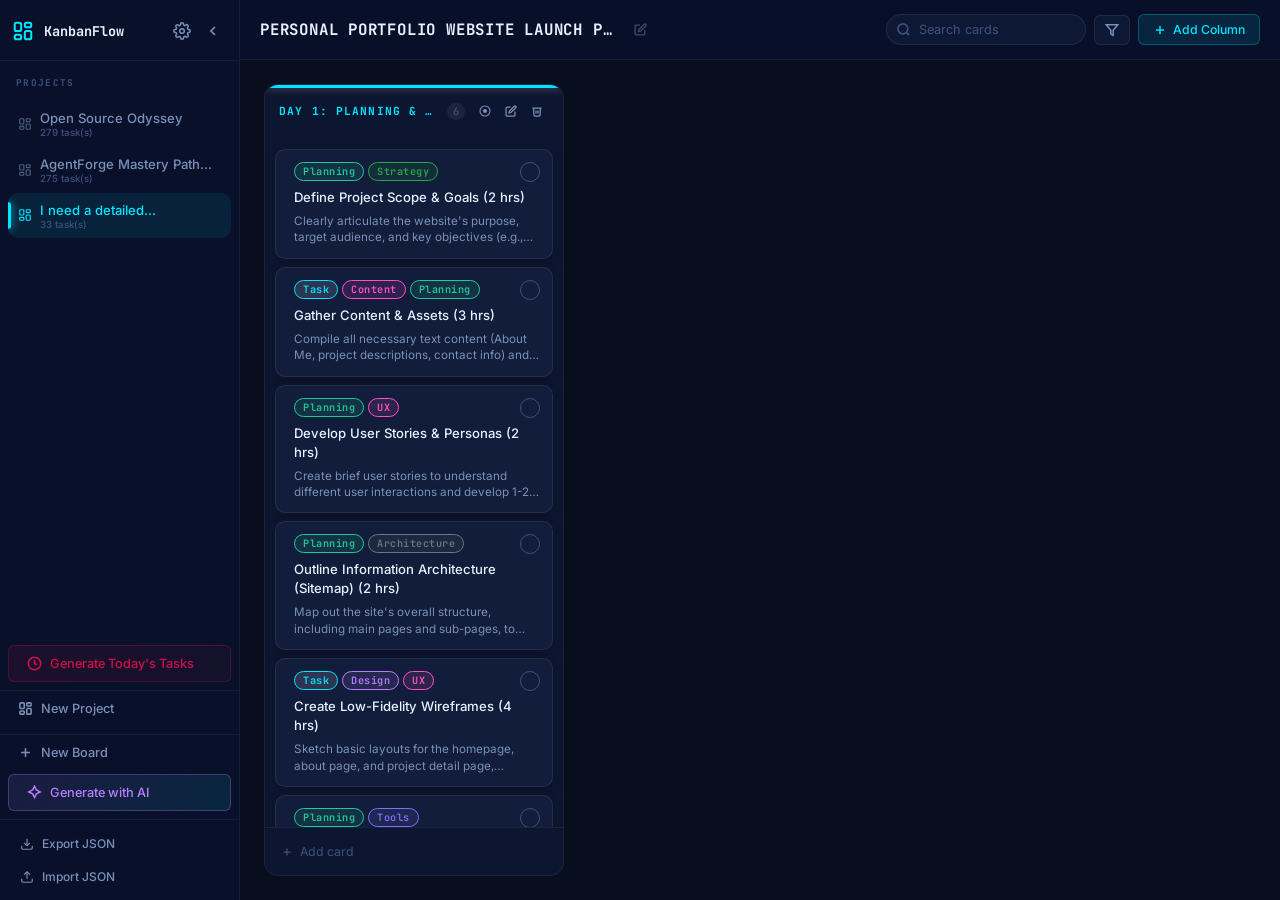
==== commit b0bc4aef: "new features added" ====
--- a/index.html
+++ b/index.html
@@ -1,10 +1,12 @@
-﻿<!DOCTYPE html>
+<!DOCTYPE html>
 <html lang="en">
 <head>
   <meta charset="UTF-8" />
   <meta name="viewport" content="width=device-width, initial-scale=1.0" />
   <title>KanbanFlow  Local Project Board</title>
   <meta name="description" content="A local-first kanban board with drag-and-drop, multiple boards, custom tags, links, and image attachments." />
+  <link rel="icon" href="favicon.ico" type="image/x-icon" />
+  <link rel="apple-touch-icon" href="logo-512.png" />
   <link rel="preconnect" href="https://fonts.googleapis.com" />
   <link rel="preconnect" href="https://fonts.gstatic.com" crossorigin />
   <link href="https://fonts.googleapis.com/css2?family=JetBrains+Mono:wght@400;500;600;700&family=Inter:wght@300;400;500;600;700&display=swap" rel="stylesheet" />
@@ -35,6 +37,10 @@
     <div class="sidebar-section-label">PROJECTS</div>
     <div id="boards-list" class="boards-list"></div>
 
+    <button id="generate-daily-btn" class="add-board-btn daily-btn" style="display: none;">
+      <svg width="15" height="15" viewBox="0 0 24 24" fill="none" stroke="currentColor" stroke-width="2.5"><circle cx="12" cy="12" r="10"/><polyline points="12 6 12 12 16 14"/></svg>
+      Generate Today's Tasks
+    </button>
     <button id="add-project-btn" class="add-board-btn">
       <svg width="15" height="15" viewBox="0 0 24 24" fill="none" stroke="currentColor" stroke-width="2.5"><rect x="3" y="3" width="7" height="9" rx="1.5"/><rect x="14" y="3" width="7" height="5" rx="1.5"/><rect x="14" y="12" width="7" height="9" rx="1.5"/><rect x="3" y="16" width="7" height="5" rx="1.5"/></svg>
       New Project
@@ -312,7 +318,7 @@
     <p class="input-modal-subtitle">Describe the project or task you want to work on. AI will generate a complete board with columns, tasks, and tags.</p>
     <textarea id="ai-prompt-field" class="dialog-textarea" placeholder="e.g., Paste your detailed multi-week project brief here..." style="min-height: 400px; height: 50vh; max-height: 80vh; width: 100%;"></textarea>
     
-    <div style="margin-top:12px; display:flex; align-items:center; gap:12px;">
+    <div id="ai-modal-longterm-container" style="margin-top:12px; display:flex; align-items:center; gap:12px;">
       <label class="toggle-switch">
         <input type="checkbox" id="ai-long-term-checkbox">
         <span class="toggle-slider"></span>
--- a/styles.css
+++ b/styles.css
@@ -217,6 +217,23 @@
   border-color: var(--neon-cyan);
   color: var(--text-primary);
   box-shadow: 0 0 12px rgba(184,126,255,0.4);
+}
+
+.daily-btn {
+  border-top: none;
+  background: linear-gradient(135deg, rgba(207, 15, 71, 0.1), rgba(207, 15, 71, 0.05));
+  border: 1px solid rgba(207, 15, 71, 0.3);
+  color: #CF0F47;
+  margin: 4px 8px 8px;
+  width: auto;
+  border-radius: var(--radius-sm);
+  transition: all var(--transition-fast);
+}
+.daily-btn:hover {
+  background: linear-gradient(135deg, rgba(207, 15, 71, 0.2), rgba(207, 15, 71, 0.15));
+  border-color: #CF0F47;
+  color: var(--text-primary);
+  box-shadow: 0 0 12px rgba(207, 15, 71, 0.4);
 }
 
 .sidebar-footer {
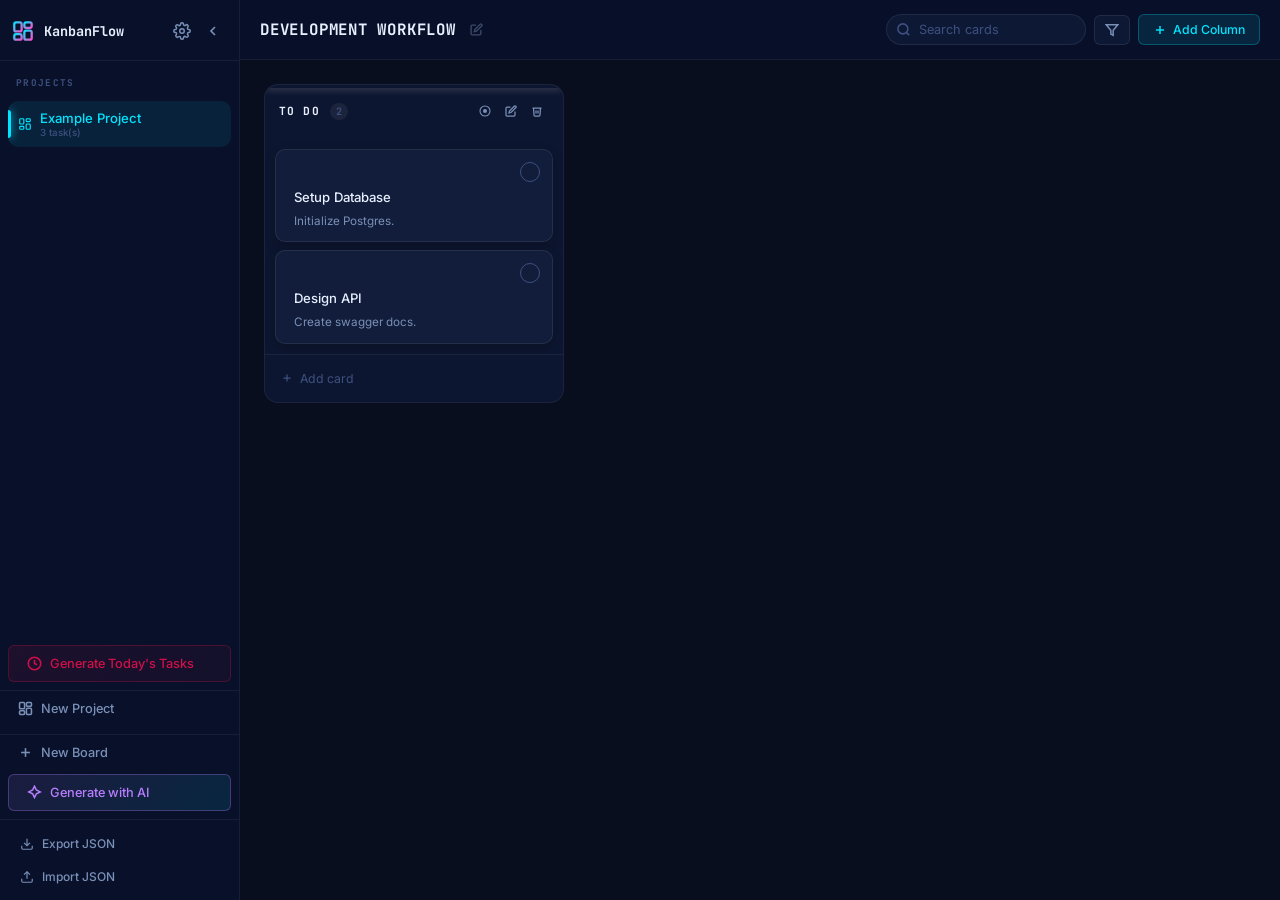
==== commit 12c565bd: "but fix" ====
--- a/index.html
+++ b/index.html
@@ -21,7 +21,18 @@
   <aside id="sidebar" class="sidebar">
     <div class="sidebar-header">
       <div class="logo">
-        <svg width="22" height="22" viewBox="0 0 24 24" fill="none" stroke="currentColor" stroke-width="2.2"><rect x="3" y="3" width="7" height="9" rx="2"/><rect x="14" y="3" width="7" height="5" rx="2"/><rect x="14" y="12" width="7" height="9" rx="2"/><rect x="3" y="16" width="7" height="5" rx="2"/></svg>
+        <svg width="22" height="22" viewBox="0 0 24 24" fill="none">
+          <defs>
+            <linearGradient id="logoGradient" x1="0%" y1="0%" x2="100%" y2="100%">
+              <stop offset="0%" stop-color="#00e5ff" />
+              <stop offset="100%" stop-color="#ff4fcd" />
+            </linearGradient>
+          </defs>
+          <rect x="2.5" y="2.5" width="8" height="10" rx="2" stroke="url(#logoGradient)" stroke-width="2.5" />
+          <rect x="13.5" y="2.5" width="8" height="6" rx="2" stroke="url(#logoGradient)" stroke-width="2.5" />
+          <rect x="13.5" y="11.5" width="8" height="10" rx="2" stroke="url(#logoGradient)" stroke-width="2.5" />
+          <rect x="2.5" y="15.5" width="8" height="6" rx="2" stroke="url(#logoGradient)" stroke-width="2.5" />
+        </svg>
         <span class="logo-text">KanbanFlow</span>
       </div>
       <div class="sidebar-header-actions">
@@ -42,7 +53,12 @@
       Generate Today's Tasks
     </button>
     <button id="add-project-btn" class="add-board-btn">
-      <svg width="15" height="15" viewBox="0 0 24 24" fill="none" stroke="currentColor" stroke-width="2.5"><rect x="3" y="3" width="7" height="9" rx="1.5"/><rect x="14" y="3" width="7" height="5" rx="1.5"/><rect x="14" y="12" width="7" height="9" rx="1.5"/><rect x="3" y="16" width="7" height="5" rx="1.5"/></svg>
+      <svg width="15" height="15" viewBox="0 0 24 24" fill="none">
+        <rect x="2.5" y="2.5" width="8" height="10" rx="1.5" stroke="currentColor" stroke-width="2.5"/>
+        <rect x="13.5" y="2.5" width="8" height="6" rx="1.5" stroke="currentColor" stroke-width="2.5"/>
+        <rect x="13.5" y="11.5" width="8" height="10" rx="1.5" stroke="currentColor" stroke-width="2.5"/>
+        <rect x="2.5" y="15.5" width="8" height="6" rx="1.5" stroke="currentColor" stroke-width="2.5"/>
+      </svg>
       New Project
     </button>
 
@@ -186,7 +202,12 @@
     <div id="board-area" class="board-area">
       <div id="empty-state" class="empty-state">
         <div class="empty-icon">
-          <svg width="64" height="64" viewBox="0 0 24 24" fill="none" stroke="currentColor" stroke-width="1.2" opacity="0.3"><rect x="3" y="3" width="7" height="9" rx="2"/><rect x="14" y="3" width="7" height="5" rx="2"/><rect x="14" y="12" width="7" height="9" rx="2"/><rect x="3" y="16" width="7" height="5" rx="2"/></svg>
+          <svg width="64" height="64" viewBox="0 0 24 24" fill="none" opacity="0.3">
+            <rect x="2.5" y="2.5" width="8" height="10" rx="2" stroke="currentColor" stroke-width="1.5"/>
+            <rect x="13.5" y="2.5" width="8" height="6" rx="2" stroke="currentColor" stroke-width="1.5"/>
+            <rect x="13.5" y="11.5" width="8" height="10" rx="2" stroke="currentColor" stroke-width="1.5"/>
+            <rect x="2.5" y="15.5" width="8" height="6" rx="2" stroke="currentColor" stroke-width="1.5"/>
+          </svg>
         </div>
         <h2 class="empty-title">No project selected</h2>
         <p class="empty-subtitle">Create a new project to get started.</p>
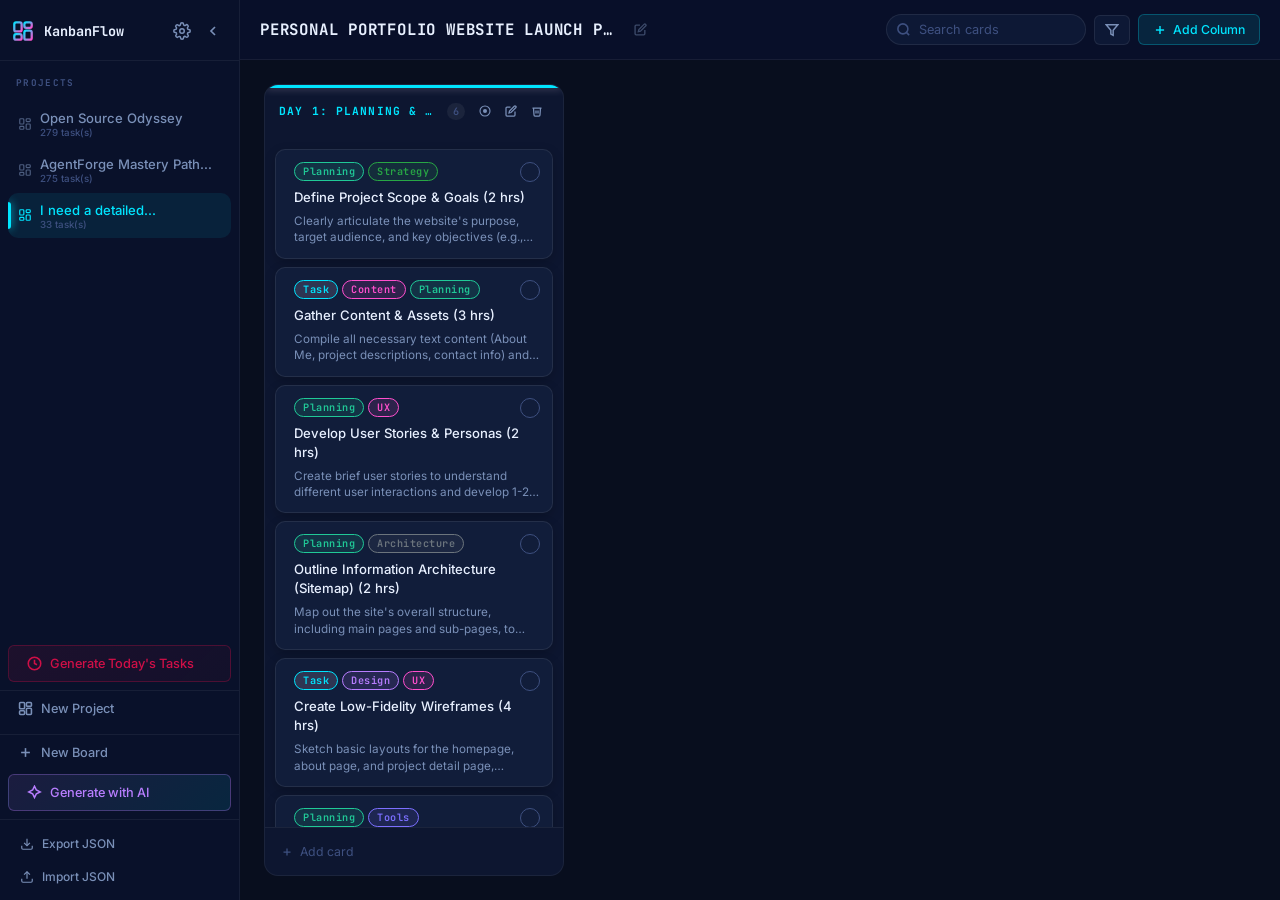
==== commit 70270db7: "bug fix" ====
--- a/index.html
+++ b/index.html
@@ -406,9 +406,8 @@
 </div>
 
 <script src="https://cdn.jsdelivr.net/npm/jsonrepair@3.4.0/lib/umd/jsonrepair.min.js"></script>
+<script src="default_project.js"></script>
 <script src="app.js"></script>
-
-<script src="default_project.js"></script>
 
 </body>
 </html>
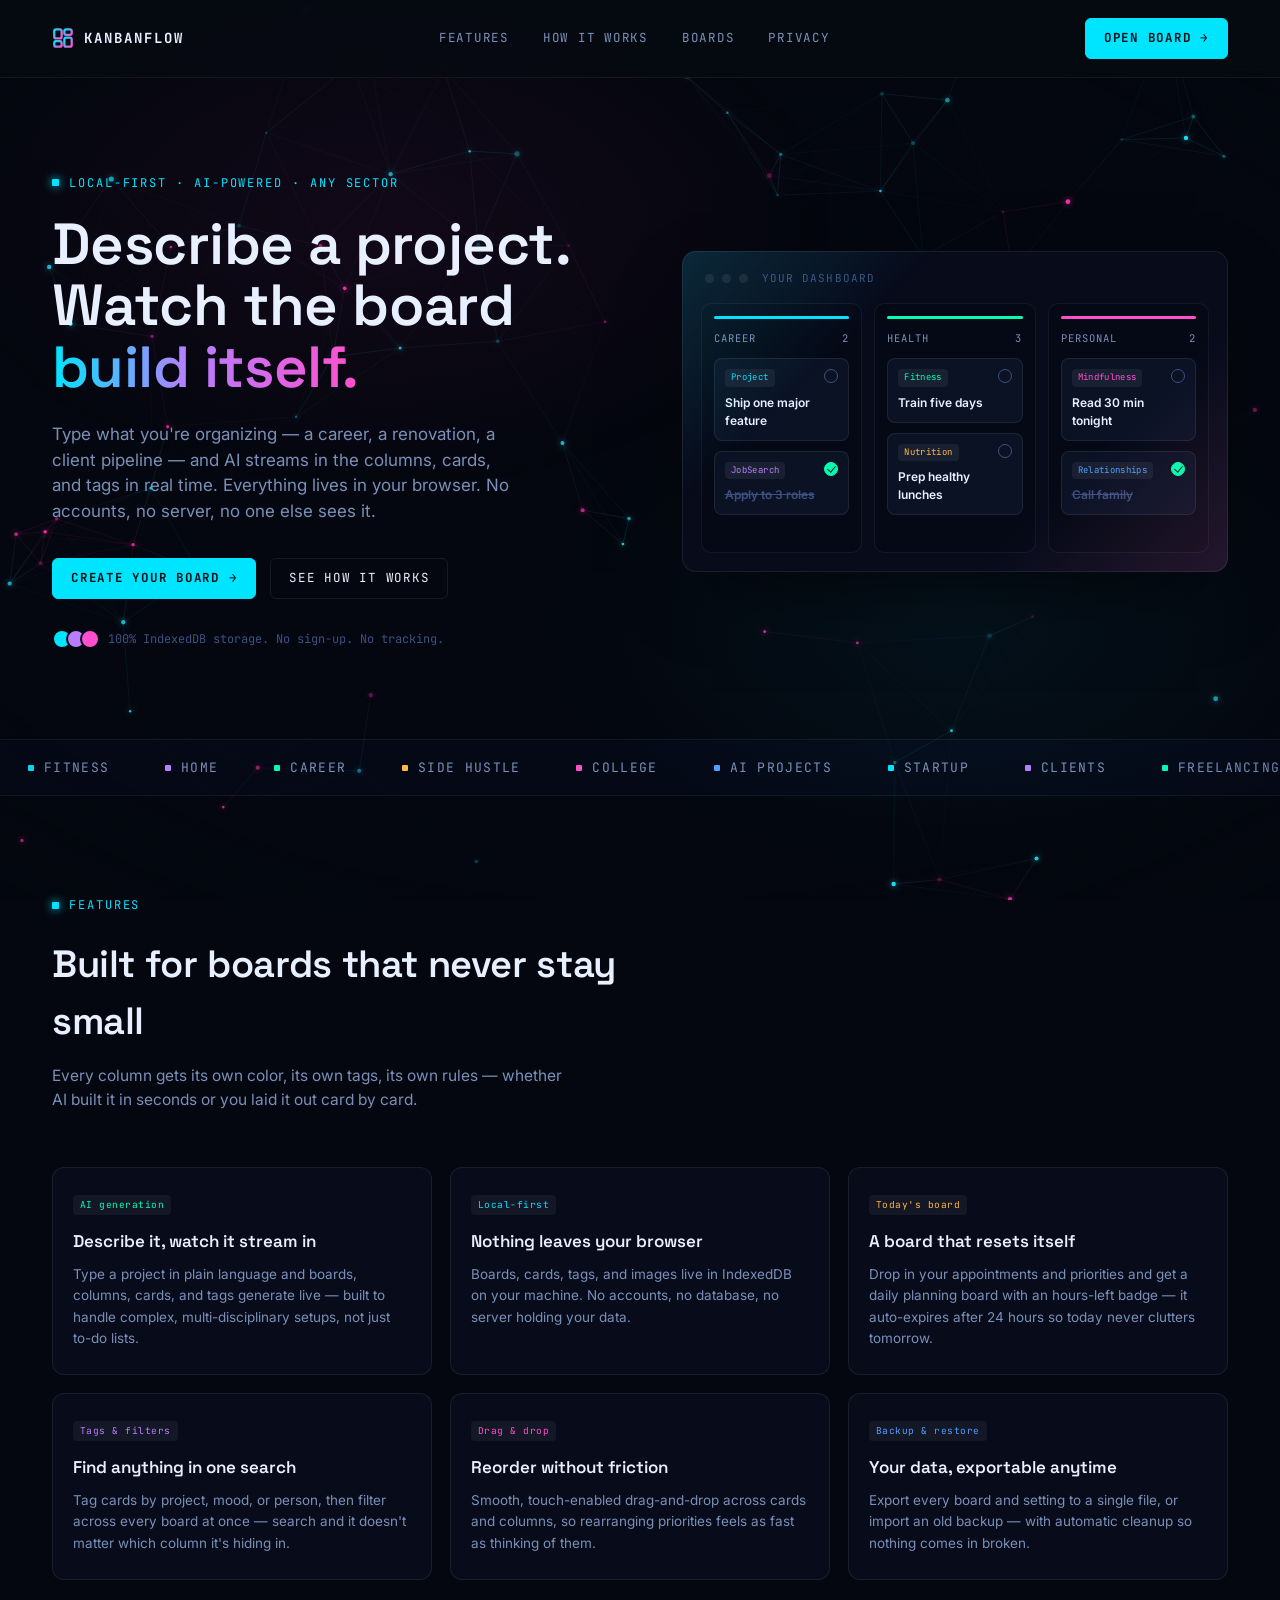
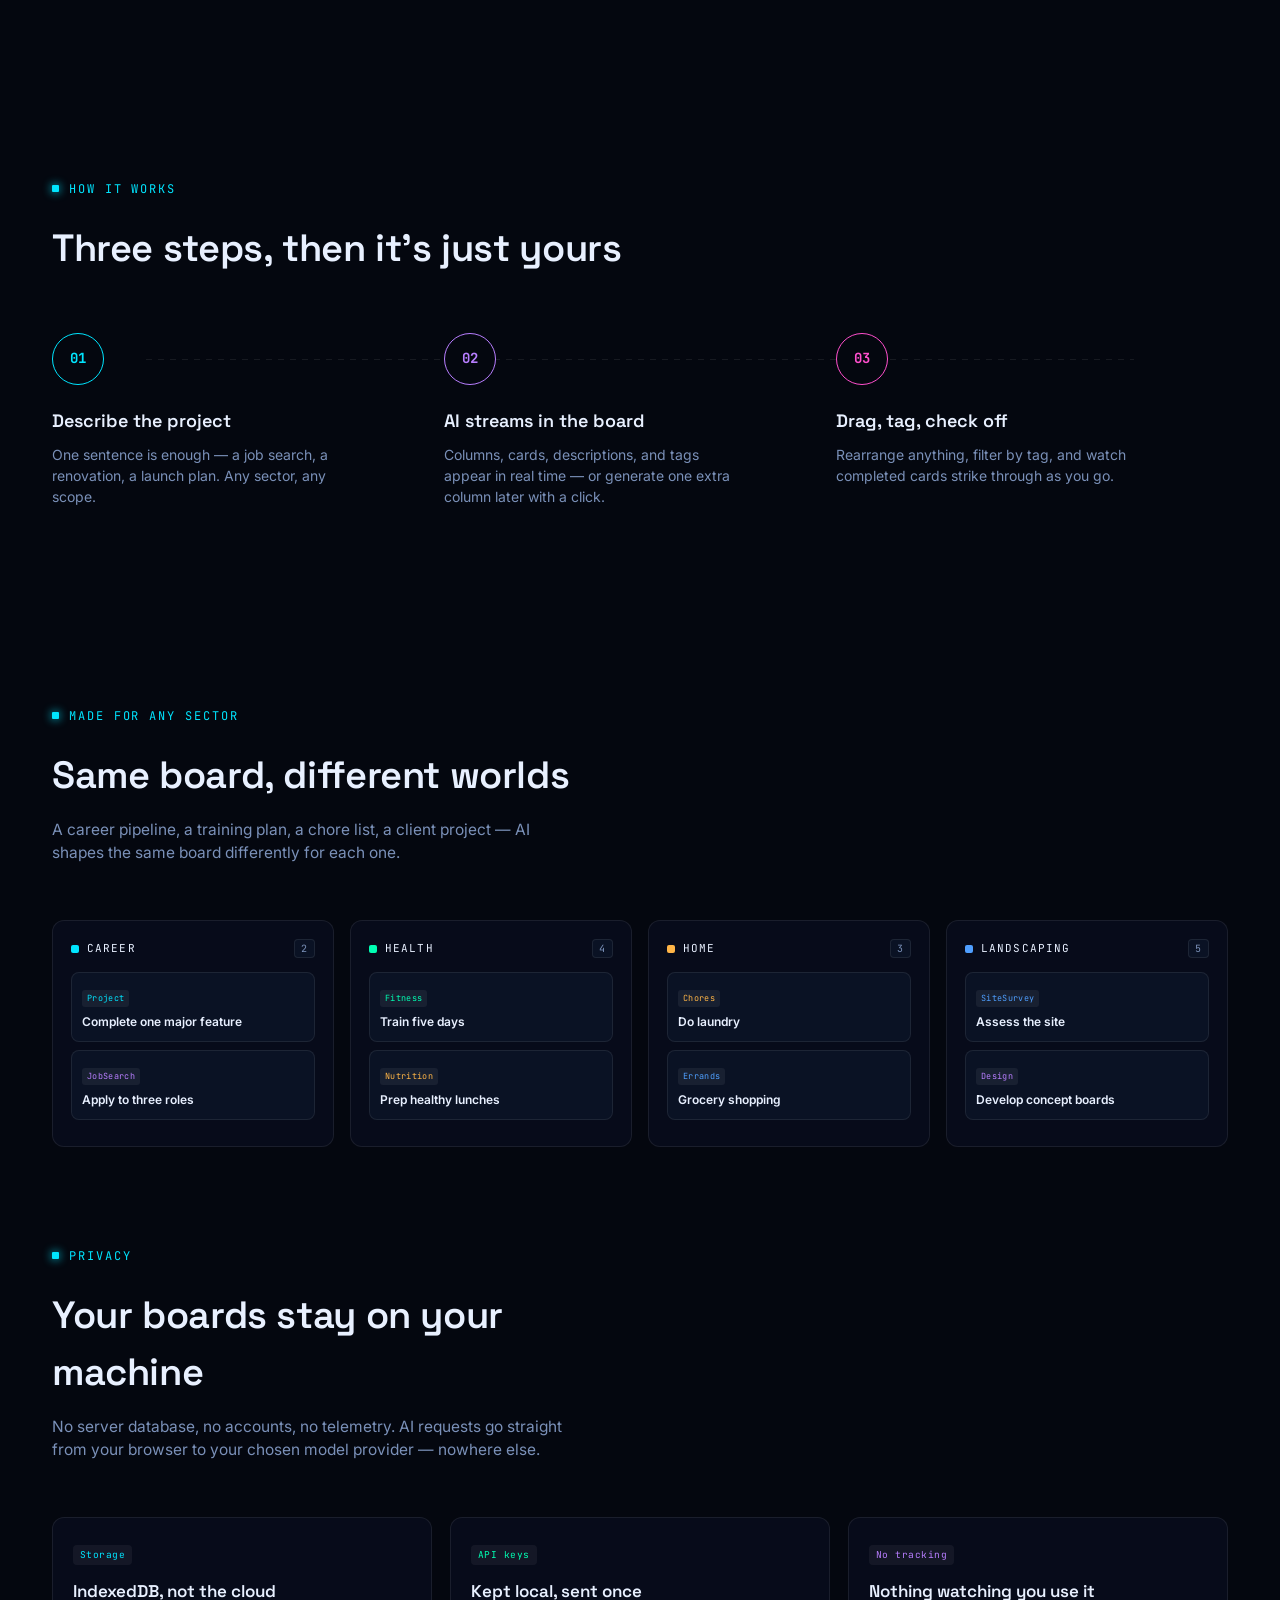
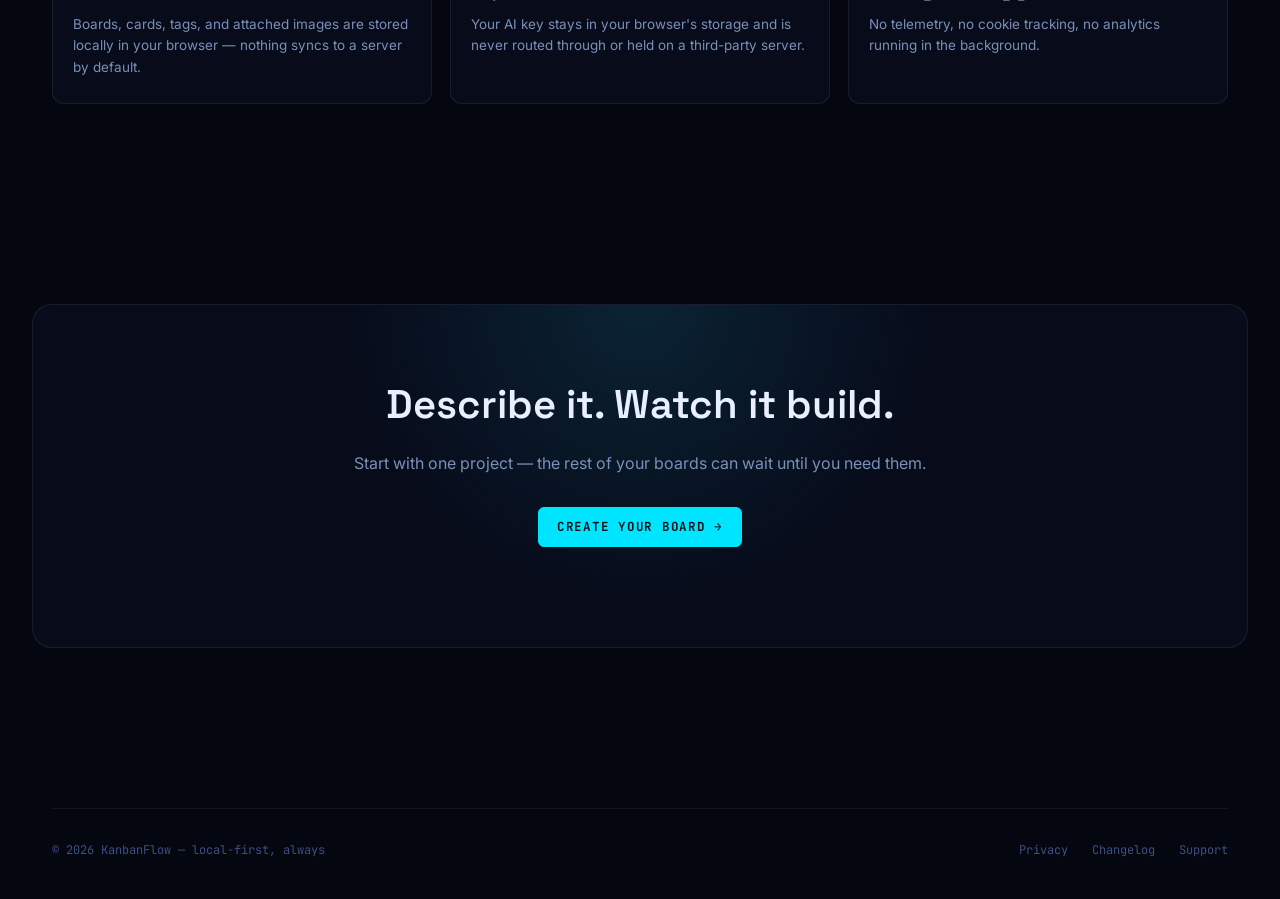
==== commit d272a4ba: "roll back" ====
--- a/index.html
+++ b/index.html
@@ -1,419 +1,780 @@
 <!DOCTYPE html>
 <html lang="en">
 <head>
-  <meta charset="UTF-8" />
-  <meta name="viewport" content="width=device-width, initial-scale=1.0" />
-  <title>KanbanFlow  Local Project Board</title>
-  <meta name="description" content="A local-first kanban board with drag-and-drop, multiple boards, custom tags, links, and image attachments." />
-  <link rel="icon" href="favicon.ico" type="image/x-icon" />
-  <link rel="apple-touch-icon" href="logo-512.png" />
-  <link rel="preconnect" href="https://fonts.googleapis.com" />
-  <link rel="preconnect" href="https://fonts.gstatic.com" crossorigin />
-  <link href="https://fonts.googleapis.com/css2?family=JetBrains+Mono:wght@400;500;600;700&family=Inter:wght@300;400;500;600;700&display=swap" rel="stylesheet" />
-  <script src="https://cdn.jsdelivr.net/npm/sortablejs@1.15.2/Sortable.min.js"></script>
-  <link rel="stylesheet" href="styles.css">
+<meta charset="UTF-8">
+<meta name="viewport" content="width=device-width, initial-scale=1.0">
+<title>KanbanFlow — Local-first, AI-powered Kanban for anything</title>
+<script>
+  const params = new URLSearchParams(window.location.search);
+  if (localStorage.getItem('kanban_has_visited') === 'true' && !params.has('landing')) {
+    window.location.replace('board.html');
+  }
+</script>
+<link rel="preconnect" href="https://fonts.googleapis.com">
+<link rel="preconnect" href="https://fonts.gstatic.com" crossorigin>
+<link href="https://fonts.googleapis.com/css2?family=Space+Grotesk:wght@400;500;600;700&family=JetBrains+Mono:wght@400;500;600;700&family=Inter:wght@400;500;600&display=swap" rel="stylesheet">
+<style>
+  :root{
+    --bg:#04070f;
+    --bg-2:#050916;
+    --surface:#070b1a;
+    --surface-2:#0a1224;
+    --border:rgba(255,255,255,0.08);
+    --border-soft:rgba(255,255,255,0.06);
+    --text:#e8f0ff;
+    --text-dim:#7a90b8;
+    --text-faint:#3e5080;
+
+    --cyan:#00e5ff;
+    --purple:#b87eff;
+    --green:#00ffb3;
+    --amber:#ffb547;
+    --pink:#ff4fcd;
+    --blue:#4f9fff;
+
+    --mono:'JetBrains Mono', ui-monospace, monospace;
+    --display:'Space Grotesk', sans-serif;
+    --body:'Inter', sans-serif;
+  }
+
+  *{margin:0;padding:0;box-sizing:border-box;}
+  html{scroll-behavior:smooth;}
+  body{
+    background:var(--bg);
+    color:var(--text);
+    font-family:var(--body);
+    line-height:1.5;
+    overflow-x:hidden;
+  }
+
+  .scene{
+    position: fixed;
+    inset: 0;
+    z-index: 0;
+    pointer-events: none;
+  }
+  .glow{
+    position: absolute;
+    inset: 0;
+    z-index: 2;
+    pointer-events: none;
+    background:
+      radial-gradient(ellipse 60% 50% at 30% 25%, rgba(255,47,176,0.06), transparent 60%),
+      radial-gradient(ellipse 55% 45% at 75% 70%, rgba(33,230,255,0.05), transparent 60%),
+      radial-gradient(ellipse 120% 100% at 50% 50%, transparent 50%, var(--bg) 96%);
+  }
+  canvas{
+    position: absolute;
+    inset: 0;
+    z-index: 1;
+    pointer-events: none;
+  }
+  @media (prefers-reduced-motion: reduce){
+    canvas{ display: none; }
+  }
+
+  .wrap{max-width:1240px;margin:0 auto;padding:0 32px;position:relative;z-index:1;}
+
+  a{color:inherit;text-decoration:none;}
+
+  ::selection{background:var(--cyan);color:#04141a;}
+
+  /* ---------- NAV ---------- */
+  nav{
+    position:sticky;top:0;z-index:50;
+    background:rgba(7,10,18,.82);
+    backdrop-filter:blur(10px);
+    border-bottom:1px solid var(--border-soft);
+  }
+  .nav-inner{
+    display:flex;align-items:center;justify-content:space-between;
+    padding:18px 32px;max-width:1240px;margin:0 auto;
+  }
+  .logo{
+    display:flex;align-items:center;gap:10px;
+    font-family:var(--mono);font-weight:700;font-size:14px;
+    letter-spacing:.14em;text-transform:uppercase;
+  }
+  .logo .dot-grid{display:grid;grid-template-columns:repeat(2,5px);gap:3px;}
+  .logo .dot-grid span{width:5px;height:5px;border-radius:1px;background:var(--cyan);}
+  .logo .dot-grid span:nth-child(2){background:var(--purple);}
+  .logo .dot-grid span:nth-child(3){background:var(--green);}
+  .logo .dot-grid span:nth-child(4){background:var(--pink);}
+
+  .nav-links{display:flex;gap:34px;font-family:var(--mono);font-size:12.5px;letter-spacing:.06em;color:var(--text-dim);}
+  .nav-links a{transition:color .2s;text-transform:uppercase;}
+  .nav-links a:hover{color:var(--text);}
+
+  .btn{
+    font-family:var(--mono);font-size:12.5px;letter-spacing:.06em;text-transform:uppercase;
+    padding:10px 18px;border-radius:6px;border:1px solid var(--border);
+    display:inline-flex;align-items:center;gap:8px;cursor:pointer;
+    transition:.2s;background:transparent;color:var(--text);
+  }
+  .btn-primary{background:var(--cyan);color:#04141a;border-color:var(--cyan);font-weight:700;}
+  .btn-primary:hover{background:#4de0f5;transform:translateY(-1px);}
+  .btn-ghost:hover{border-color:var(--text-dim);background:var(--surface);}
+
+  /* ---------- HERO ---------- */
+  .hero{
+    display:grid;grid-template-columns:1.05fr 1fr;gap:56px;
+    padding:96px 0 90px;align-items:center;
+  }
+  .eyebrow{
+    font-family:var(--mono);font-size:12px;letter-spacing:.16em;text-transform:uppercase;
+    color:var(--cyan);display:flex;align-items:center;gap:10px;margin-bottom:22px;
+  }
+  .eyebrow::before{content:'';width:7px;height:7px;border-radius:1px;background:var(--cyan);box-shadow:0 0 10px var(--cyan);}
+
+  h1{
+    font-family:var(--display);font-weight:600;
+    font-size:clamp(38px,4.6vw,58px);
+    line-height:1.06;letter-spacing:-.01em;
+    margin-bottom:24px;
+  }
+  h1 .grad{
+    background:linear-gradient(90deg,var(--cyan),var(--purple) 45%, var(--pink));
+    -webkit-background-clip:text;background-clip:text;color:transparent;
+  }
+
+  .hero p.lead{
+    font-size:17px;color:var(--text-dim);max-width:460px;margin-bottom:34px;
+  }
+  .hero-ctas{display:flex;gap:14px;margin-bottom:30px;}
+
+  .hero-note{
+    font-family:var(--mono);font-size:12px;color:var(--text-faint);
+    display:flex;align-items:center;gap:8px;
+  }
+  .hero-note .avatars{display:flex;}
+  .hero-note .avatars span{
+    width:20px;height:20px;border-radius:50%;border:2px solid var(--bg);
+    margin-left:-6px;display:inline-block;
+  }
+  .hero-note .avatars span:first-child{margin-left:0;}
+
+  /* ---------- HERO BOARD MOCK ---------- */
+  .board-mock{
+    background:var(--surface);border:1px solid var(--border);border-radius:14px;
+    padding:18px;box-shadow:0 30px 80px -30px rgba(0,0,0,.6);
+    position:relative;
+  }
+  .board-mock::after{
+    content:'';position:absolute;inset:-1px;border-radius:14px;
+    background:linear-gradient(135deg, rgba(34,211,238,.15), transparent 30%, transparent 70%, rgba(244,114,182,.12));
+    pointer-events:none;
+  }
+  .board-mock-head{
+    display:flex;align-items:center;gap:8px;margin-bottom:16px;padding:0 4px;
+  }
+  .board-mock-head span.dot{width:9px;height:9px;border-radius:50%;background:var(--border);}
+  .board-mock-head .title{
+    font-family:var(--mono);font-size:11px;letter-spacing:.1em;color:var(--text-faint);
+    text-transform:uppercase;margin-left:6px;
+  }
+
+  .mini-cols{display:grid;grid-template-columns:repeat(3,1fr);gap:12px;}
+  .mini-col{
+    background:var(--bg-2);border:1px solid var(--border-soft);border-radius:10px;
+    padding:12px;min-height:250px;
+  }
+  .mini-col .bar{height:3px;border-radius:2px;margin-bottom:12px;}
+  .mini-col-label{
+    font-family:var(--mono);font-size:10.5px;letter-spacing:.1em;text-transform:uppercase;
+    display:flex;justify-content:space-between;color:var(--text-dim);margin-bottom:12px;
+  }
+  .mini-card{
+    background:var(--surface-2);border:1px solid var(--border);border-radius:8px;
+    padding:10px;margin-bottom:10px;opacity:0;transform:translateY(10px);
+    animation:cardIn .5s ease forwards;
+  }
+  .mini-card .tag{
+    display:inline-block;font-family:var(--mono);font-size:9px;letter-spacing:.04em;
+    padding:2px 6px;border-radius:4px;margin-bottom:7px;background:rgba(255,255,255,.06);
+  }
+  .mini-card .title{font-size:12px;font-weight:600;color:var(--text);}
+  .mini-card .title.done{color:var(--text-faint);text-decoration:line-through;}
+
+  @keyframes cardIn{to{opacity:1;transform:translateY(0);}}
+
+  .check{
+    width:14px;height:14px;border-radius:50%;border:1.5px solid var(--text-faint);
+    flex-shrink:0;position:relative;
+  }
+  .check.checked{background:var(--green);border-color:var(--green);}
+  .check.checked::after{
+    content:'';position:absolute;left:3.5px;top:1px;width:4px;height:7px;
+    border:solid #06231a;border-width:0 1.5px 1.5px 0;transform:rotate(40deg);
+  }
+  .mini-card-top{display:flex;justify-content:space-between;align-items:flex-start;}
+
+  /* ---------- TICKER ---------- */
+  .ticker-wrap{
+    border-top:1px solid var(--border-soft);border-bottom:1px solid var(--border-soft);
+    overflow:hidden;padding:18px 0;background:var(--bg-2);
+  }
+  .ticker{display:flex;width:max-content;animation:scroll 28s linear infinite;}
+  .ticker span{
+    font-family:var(--mono);font-size:13px;letter-spacing:.1em;text-transform:uppercase;
+    padding:0 28px;color:var(--text-dim);white-space:nowrap;display:flex;align-items:center;gap:10px;
+  }
+  .ticker span::before{content:'';width:6px;height:6px;border-radius:1px;}
+  @keyframes scroll{from{transform:translateX(0)}to{transform:translateX(-50%)}}
+
+  /* ---------- SECTION SHARED ---------- */
+  section{padding:100px 0;}
+  .section-head{max-width:600px;margin-bottom:56px;}
+  .section-head h2{
+    font-family:var(--display);font-weight:600;font-size:clamp(28px,3.2vw,38px);
+    letter-spacing:-.01em;margin-top:14px;
+  }
+  .section-head p{color:var(--text-dim);margin-top:14px;font-size:15.5px;max-width:520px;}
+
+  /* ---------- FEATURES ---------- */
+  .feature-grid{display:grid;grid-template-columns:repeat(3,1fr);gap:18px;}
+  .feature-card{
+    background:var(--surface);border:1px solid var(--border);border-radius:12px;
+    padding:22px 20px 24px;position:relative;overflow:hidden;transition:.25s;
+  }
+  .feature-card::before{
+    content:'';position:absolute;top:0;left:0;right:0;height:3px;
+  }
+  .feature-card:hover{transform:translateY(-4px);border-color:var(--border-soft);background:var(--surface-2);}
+  .feature-card .num{font-family:var(--mono);font-size:11px;color:var(--text-faint);margin-bottom:20px;display:block;}
+  .feature-card h3{font-family:var(--display);font-size:17px;font-weight:600;margin-bottom:9px;}
+  .feature-card p{font-size:13.5px;color:var(--text-dim);line-height:1.6;}
+  .feature-card .mini-tag{
+    display:inline-block;font-family:var(--mono);font-size:9.5px;letter-spacing:.05em;
+    padding:3px 7px;border-radius:4px;margin-bottom:14px;background:rgba(255,255,255,.05);
+  }
+
+  /* ---------- HOW IT WORKS ---------- */
+  .steps{display:grid;grid-template-columns:repeat(3,1fr);gap:0;position:relative;}
+  .steps::before{
+    content:'';position:absolute;top:26px;left:8%;right:8%;height:1px;
+    background:repeating-linear-gradient(90deg, var(--border) 0 6px, transparent 6px 12px);
+  }
+  .step{position:relative;padding-right:20px;}
+  .step .step-num{
+    width:52px;height:52px;border-radius:50%;background:var(--bg);
+    border:1px solid var(--border);display:flex;align-items:center;justify-content:center;
+    font-family:var(--mono);font-size:14px;font-weight:700;margin-bottom:22px;position:relative;z-index:1;
+  }
+  .step h3{font-family:var(--display);font-size:18px;font-weight:600;margin-bottom:10px;}
+  .step p{font-size:14px;color:var(--text-dim);max-width:300px;}
+
+  /* ---------- GALLERY / DOMAINS ---------- */
+  .domain-scroll{
+    display:grid;grid-template-columns:repeat(4,1fr);gap:16px;
+  }
+  .domain-card{
+    background:var(--surface);border:1px solid var(--border);border-radius:12px;
+    padding:18px;transition:.25s;
+  }
+  .domain-card:hover{border-color:var(--border-soft);background:var(--surface-2);}
+  .domain-card .dhead{
+    display:flex;align-items:center;gap:8px;margin-bottom:14px;
+    font-family:var(--mono);font-size:11px;letter-spacing:.1em;text-transform:uppercase;
+  }
+  .domain-card .dhead .sw{width:8px;height:8px;border-radius:2px;}
+  .domain-card .dhead .count{
+    margin-left:auto;background:var(--surface-2);border:1px solid var(--border);
+    border-radius:4px;padding:1px 6px;font-size:10px;color:var(--text-dim);
+  }
+  .domain-card .dcard{
+    background:var(--surface-2);border:1px solid var(--border);border-radius:8px;
+    padding:10px;margin-bottom:8px;
+  }
+  .domain-card .dcard .t{font-size:12px;font-weight:600;}
+  .domain-card .dcard .tag{
+    font-family:var(--mono);font-size:8.5px;letter-spacing:.04em;padding:2px 5px;
+    border-radius:3px;background:rgba(255,255,255,.06);display:inline-block;margin-bottom:6px;
+  }
+
+  /* ---------- CTA ---------- */
+  .cta-section{
+    background:var(--surface);border:1px solid var(--border);border-radius:20px;
+    padding:70px 60px;text-align:center;position:relative;overflow:hidden;margin:0 32px;
+  }
+  .cta-section::before{
+    content:'';position:absolute;width:600px;height:600px;border-radius:50%;
+    background:radial-gradient(circle, rgba(34,211,238,.12), transparent 70%);
+    top:-300px;left:50%;transform:translateX(-50%);pointer-events:none;
+  }
+  .cta-section h2{
+    font-family:var(--display);font-weight:600;font-size:clamp(26px,3.4vw,40px);
+    margin-bottom:16px;position:relative;
+  }
+  .cta-section p{color:var(--text-dim);margin-bottom:32px;position:relative;}
+  .cta-section .hero-ctas{justify-content:center;position:relative;}
+
+  /* ---------- FOOTER ---------- */
+  footer{padding:60px 0 40px;}
+  .footer-inner{
+    display:flex;justify-content:space-between;align-items:center;
+    border-top:1px solid var(--border-soft);padding-top:32px;
+    font-family:var(--mono);font-size:12px;color:var(--text-faint);
+  }
+  .footer-links{display:flex;gap:24px;}
+  .footer-links a:hover{color:var(--text-dim);}
+
+  @media (max-width:980px){
+    .hero{grid-template-columns:1fr;padding-top:60px;}
+    .feature-grid{grid-template-columns:repeat(2,1fr);}
+    .steps{grid-template-columns:1fr;gap:36px;}
+    .steps::before{display:none;}
+    .domain-scroll{grid-template-columns:repeat(2,1fr);}
+    .nav-links{display:none;}
+    .cta-section{margin:0 16px;padding:50px 24px;}
+    .wrap{padding:0 20px;}
+  }
+
+  @media (prefers-reduced-motion: reduce){
+    *{animation:none !important;transition:none !important;}
+  }
+</style>
 </head>
 <body>
 
-<div id="app">
-
-  <!-- ===== SIDEBAR ===== -->
-  <aside id="sidebar" class="sidebar">
-    <div class="sidebar-header">
-      <div class="logo">
-        <svg width="22" height="22" viewBox="0 0 24 24" fill="none">
-          <defs>
-            <linearGradient id="logoGradient" x1="0%" y1="0%" x2="100%" y2="100%">
-              <stop offset="0%" stop-color="#00e5ff" />
-              <stop offset="100%" stop-color="#ff4fcd" />
-            </linearGradient>
-          </defs>
-          <rect x="2.5" y="2.5" width="8" height="10" rx="2" stroke="url(#logoGradient)" stroke-width="2.5" />
-          <rect x="13.5" y="2.5" width="8" height="6" rx="2" stroke="url(#logoGradient)" stroke-width="2.5" />
-          <rect x="13.5" y="11.5" width="8" height="10" rx="2" stroke="url(#logoGradient)" stroke-width="2.5" />
-          <rect x="2.5" y="15.5" width="8" height="6" rx="2" stroke="url(#logoGradient)" stroke-width="2.5" />
-        </svg>
-        <span class="logo-text">KanbanFlow</span>
-      </div>
-      <div class="sidebar-header-actions">
-        <button id="hamburger-btn" class="icon-btn" title="Settings & Tags">
-          <svg width="18" height="18" viewBox="0 0 24 24" fill="none" stroke="currentColor" stroke-width="2"><circle cx="12" cy="12" r="3"/><path d="M19.4 15a1.65 1.65 0 0 0 .33 1.82l.06.06a2 2 0 0 1-2.83 2.83l-.06-.06a1.65 1.65 0 0 0-1.82-.33 1.65 1.65 0 0 0-1 1.51V21a2 2 0 0 1-4 0v-.09A1.65 1.65 0 0 0 9 19.4a1.65 1.65 0 0 0-1.82.33l-.06.06a2 2 0 0 1-2.83-2.83l.06-.06A1.65 1.65 0 0 0 4.68 15a1.65 1.65 0 0 0-1.51-1H3a2 2 0 0 1 0-4h.09A1.65 1.65 0 0 0 4.6 9a1.65 1.65 0 0 0-.33-1.82l-.06-.06a2 2 0 0 1 2.83-2.83l.06.06A1.65 1.65 0 0 0 9 4.68a1.65 1.65 0 0 0 1-1.51V3a2 2 0 0 1 4 0v.09a1.65 1.65 0 0 0 1 1.51 1.65 1.65 0 0 0 1.82-.33l.06-.06a2 2 0 0 1 2.83 2.83l-.06.06A1.65 1.65 0 0 0 19.4 9a1.65 1.65 0 0 0 1.51 1H21a2 2 0 0 1 0 4h-.09a1.65 1.65 0 0 0-1.51 1z"/></svg>
-        </button>
-        <button id="sidebar-toggle" class="icon-btn" title="Collapse sidebar">
-          <svg width="16" height="16" viewBox="0 0 24 24" fill="none" stroke="currentColor" stroke-width="2.5"><polyline points="15 18 9 12 15 6"/></svg>
-        </button>
-      </div>
-    </div>
-
-    <div class="sidebar-section-label">PROJECTS</div>
-    <div id="boards-list" class="boards-list"></div>
-
-    <button id="generate-daily-btn" class="add-board-btn daily-btn" style="display: none;">
-      <svg width="15" height="15" viewBox="0 0 24 24" fill="none" stroke="currentColor" stroke-width="2.5"><circle cx="12" cy="12" r="10"/><polyline points="12 6 12 12 16 14"/></svg>
-      Generate Today's Tasks
-    </button>
-    <button id="add-project-btn" class="add-board-btn">
-      <svg width="15" height="15" viewBox="0 0 24 24" fill="none">
-        <rect x="2.5" y="2.5" width="8" height="10" rx="1.5" stroke="currentColor" stroke-width="2.5"/>
-        <rect x="13.5" y="2.5" width="8" height="6" rx="1.5" stroke="currentColor" stroke-width="2.5"/>
-        <rect x="13.5" y="11.5" width="8" height="10" rx="1.5" stroke="currentColor" stroke-width="2.5"/>
-        <rect x="2.5" y="15.5" width="8" height="6" rx="1.5" stroke="currentColor" stroke-width="2.5"/>
+<div class="scene">
+  <canvas id="mesh"></canvas>
+  <div class="glow"></div>
+</div>
+<nav>
+  <div class="nav-inner">
+    <div class="logo">
+      <svg width="22" height="22" viewBox="0 0 24 24" fill="none">
+        <defs>
+          <linearGradient id="logoGradient" x1="0%" y1="0%" x2="100%" y2="100%">
+            <stop offset="0%" stop-color="#00e5ff" />
+            <stop offset="100%" stop-color="#ff4fcd" />
+          </linearGradient>
+        </defs>
+        <rect x="2.5" y="2.5" width="8" height="10" rx="2" stroke="url(#logoGradient)" stroke-width="2.5" />
+        <rect x="13.5" y="2.5" width="8" height="6" rx="2" stroke="url(#logoGradient)" stroke-width="2.5" />
+        <rect x="13.5" y="11.5" width="8" height="10" rx="2" stroke="url(#logoGradient)" stroke-width="2.5" />
+        <rect x="2.5" y="15.5" width="8" height="6" rx="2" stroke="url(#logoGradient)" stroke-width="2.5" />
       </svg>
-      New Project
-    </button>
-
-    <button id="add-board-btn" class="add-board-btn" style="margin-top: 8px;">
-      <svg width="15" height="15" viewBox="0 0 24 24" fill="none" stroke="currentColor" stroke-width="2.5"><line x1="12" y1="5" x2="12" y2="19"/><line x1="5" y1="12" x2="19" y2="12"/></svg>
-      New Board
-    </button>
-    
-    <button id="ai-board-btn" class="add-board-btn ai-btn">
-      <svg width="15" height="15" viewBox="0 0 24 24" fill="none" stroke="currentColor" stroke-width="2.5"><path d="M12 2l3 6 6 3-6 3-3 6-3-6-6-3 6-3z"/></svg>
-      Generate with AI
-    </button>
-
-    <div class="sidebar-footer">
-      <button id="export-btn" class="sidebar-action-btn">
-        <svg width="14" height="14" viewBox="0 0 24 24" fill="none" stroke="currentColor" stroke-width="2"><path d="M21 15v4a2 2 0 0 1-2 2H5a2 2 0 0 1-2-2v-4"/><polyline points="7 10 12 15 17 10"/><line x1="12" y1="15" x2="12" y2="3"/></svg>
-        Export JSON
-      </button>
-      <label class="sidebar-action-btn" style="cursor:pointer">
-        <svg width="14" height="14" viewBox="0 0 24 24" fill="none" stroke="currentColor" stroke-width="2"><path d="M21 15v4a2 2 0 0 1-2 2H5a2 2 0 0 1-2-2v-4"/><polyline points="17 8 12 3 7 8"/><line x1="12" y1="3" x2="12" y2="15"/></svg>
-        Import JSON
-        <input type="file" id="import-file" accept=".json" style="display:none" />
-      </label>
-    </div>
-  </aside>
-
-  <!-- ===== SETTINGS / TAG MANAGER PANEL ===== -->
-  <div id="settings-panel" class="settings-panel" style="display:none">
-    <div class="settings-panel-header">
-      <h2 class="settings-panel-title">Settings</h2>
-      <button id="settings-close-btn" class="icon-btn">
-        <svg width="18" height="18" viewBox="0 0 24 24" fill="none" stroke="currentColor" stroke-width="2.5"><line x1="18" y1="6" x2="6" y2="18"/><line x1="6" y1="6" x2="18" y2="18"/></svg>
-      </button>
-    </div>
-
-    <div class="settings-body">
-      <div class="settings-section">
-        <div class="settings-section-title">
-          <svg width="14" height="14" viewBox="0 0 24 24" fill="none" stroke="currentColor" stroke-width="2.5"><path d="M20.59 13.41l-7.17 7.17a2 2 0 0 1-2.83 0L2 12V2h10l8.59 8.59a2 2 0 0 1 0 2.82z"/><line x1="7" y1="7" x2="7.01" y2="7"/></svg>
-          Manage Tags
+      KanbanFlow
+    </div>
+    <div class="nav-links">
+      <a href="#features">Features</a>
+      <a href="#how">How it works</a>
+      <a href="#domains">Boards</a>
+      <a href="#privacy">Privacy</a>
+    </div>
+    <a href="board.html" class="btn btn-primary">Open board →</a>
+  </div>
+</nav>
+
+<div class="wrap">
+  <section class="hero">
+    <div>
+      <div class="eyebrow">Local-first · AI-powered · Any sector</div>
+      <h1>Describe a project.<br>Watch the board<br><span class="grad">build itself.</span></h1>
+      <p class="lead">Type what you're organizing — a career, a renovation, a client pipeline — and AI streams in the columns, cards, and tags in real time. Everything lives in your browser. No accounts, no server, no one else sees it.</p>
+      <div class="hero-ctas">
+        <a href="board.html" class="btn btn-primary">Create your board →</a>
+        <a href="#how" class="btn btn-ghost">See how it works</a>
+      </div>
+      <div class="hero-note">
+        <span class="avatars">
+          <span style="background:var(--cyan)"></span>
+          <span style="background:var(--purple)"></span>
+          <span style="background:var(--pink)"></span>
+        </span>
+        100% IndexedDB storage. No sign-up. No tracking.
+      </div>
+    </div>
+
+    <div class="board-mock">
+      <div class="board-mock-head">
+        <span class="dot"></span><span class="dot"></span><span class="dot"></span>
+        <span class="title">your dashboard</span>
+      </div>
+      <div class="mini-cols">
+        <div class="mini-col">
+          <div class="bar" style="background:var(--cyan)"></div>
+          <div class="mini-col-label"><span>Career</span><span>2</span></div>
+          <div class="mini-card" style="animation-delay:.1s">
+            <div class="mini-card-top">
+              <span class="tag" style="color:var(--cyan)">Project</span>
+              <span class="check"></span>
+            </div>
+            <div class="title">Ship one major feature</div>
+          </div>
+          <div class="mini-card" style="animation-delay:.25s">
+            <div class="mini-card-top">
+              <span class="tag" style="color:var(--purple)">JobSearch</span>
+              <span class="check checked"></span>
+            </div>
+            <div class="title done">Apply to 3 roles</div>
+          </div>
         </div>
-        <p class="settings-section-desc">Create custom tags you can apply to any card.</p>
-
-        <!-- Existing tags list -->
-        <div id="tag-manager-list" class="tag-manager-list"></div>
-
-        <!-- Add new tag form -->
-        <div class="add-tag-form">
-          <input type="text" id="new-tag-name" class="field-input" placeholder="Tag name" maxlength="30" />
-          <div class="tag-color-row" id="new-tag-color-row"></div>
-          <button class="btn-primary btn-sm" id="add-tag-btn">Add Tag</button>
+        <div class="mini-col">
+          <div class="bar" style="background:var(--green)"></div>
+          <div class="mini-col-label"><span>Health</span><span>3</span></div>
+          <div class="mini-card" style="animation-delay:.4s">
+            <div class="mini-card-top">
+              <span class="tag" style="color:var(--green)">Fitness</span>
+              <span class="check"></span>
+            </div>
+            <div class="title">Train five days</div>
+          </div>
+          <div class="mini-card" style="animation-delay:.55s">
+            <div class="mini-card-top">
+              <span class="tag" style="color:var(--amber)">Nutrition</span>
+              <span class="check"></span>
+            </div>
+            <div class="title">Prep healthy lunches</div>
+          </div>
         </div>
-      </div>
-
-      <div class="settings-section">
-        <div class="settings-section-title">
-          <svg width="14" height="14" viewBox="0 0 24 24" fill="none" stroke="currentColor" stroke-width="2"><path d="M12 2v20M17 5H9.5a3.5 3.5 0 0 0 0 7h5a3.5 3.5 0 0 1 0 7H6"/></svg>
-          AI Integration
+        <div class="mini-col">
+          <div class="bar" style="background:var(--pink)"></div>
+          <div class="mini-col-label"><span>Personal</span><span>2</span></div>
+          <div class="mini-card" style="animation-delay:.7s">
+            <div class="mini-card-top">
+              <span class="tag" style="color:var(--pink)">Mindfulness</span>
+              <span class="check"></span>
+            </div>
+            <div class="title">Read 30 min tonight</div>
+          </div>
+          <div class="mini-card" style="animation-delay:.85s">
+            <div class="mini-card-top">
+              <span class="tag" style="color:var(--blue)">Relationships</span>
+              <span class="check" id="pulseCheck"></span>
+            </div>
+            <div class="title" id="pulseTitle">Call family</div>
+          </div>
         </div>
-        <p class="settings-section-desc">Configure your AI provider to enable board generation.</p>
-        <div style="margin-top:10px; display:flex; flex-direction:column; gap:8px;">
-          <select id="ai-provider-select" class="field-input" style="cursor:pointer; background-color:#16192b;">
-            <option value="gemini">Google Gemini (Flash)</option>
-            <option value="claude">Anthropic Claude (Haiku)</option>
-          </select>
-          <input type="password" id="ai-api-key" class="field-input" placeholder="Gemini API Key..." />
-          <input type="password" id="claude-api-key" class="field-input" placeholder="Claude API Key..." style="display:none;" />
-          <button class="btn-primary btn-sm" id="save-ai-key-btn" style="align-self:flex-start;">Save Settings</button>
-        </div>
-      </div>
-
-      <div class="settings-section">
-        <div class="settings-section-title">
-          <svg width="14" height="14" viewBox="0 0 24 24" fill="none" stroke="currentColor" stroke-width="2"><circle cx="12" cy="12" r="10"/><line x1="12" y1="8" x2="12" y2="12"/><line x1="12" y1="16" x2="12.01" y2="16"/></svg>
-          Storage
-        </div>
-        <p class="settings-section-desc">All data is stored locally in your browser (IndexedDB).</p>
-        <div id="storage-info" class="storage-info"></div>
-      </div>
-      <div class="settings-section">
-        <div class="settings-section-title" style="color: #ff4d4d;">
-          <svg width="14" height="14" viewBox="0 0 24 24" fill="none" stroke="currentColor" stroke-width="2"><path d="M10.29 3.86L1.82 18a2 2 0 0 0 1.71 3h16.94a2 2 0 0 0 1.71-3L13.71 3.86a2 2 0 0 0-3.42 0z"/><line x1="12" y1="9" x2="12" y2="13"/><line x1="12" y1="17" x2="12.01" y2="17"/></svg>
-          Danger Zone
-        </div>
-        <p class="settings-section-desc">Permanently erase all boards, tasks, and custom tags from your browser.</p>
-                <button class="btn-ghost btn-sm" id="clear-all-data-btn" style="color:#ff4d4d; border-color:rgba(255,77,77,0.3); width:100%; margin-top:8px;">
-          Clear All Data
-        </button>
-        </div>
-    </div>
-  </div>
-  <div id="settings-overlay" class="settings-overlay" style="display:none"></div>
-
-  <!-- ===== MAIN CONTENT ===== -->
-  <main id="main-content" class="main-content">
-
-    <header class="topbar">
-      <div class="topbar-left">
-        <button id="sidebar-open-toggle" class="icon-btn">
-          <svg width="20" height="20" viewBox="0 0 24 24" fill="none" stroke="currentColor" stroke-width="2"><line x1="3" y1="12" x2="21" y2="12"/><line x1="3" y1="6" x2="21" y2="6"/><line x1="3" y1="18" x2="21" y2="18"/></svg>
-        </button>
-        <button id="back-to-dashboard-btn" class="icon-btn" style="display:none; color:var(--neon-cyan); border:1px solid var(--neon-cyan); border-radius:4px; padding:0 8px; width:auto;">
-          Dashboard
-        </button>
-        <div class="board-title-wrap">
-          <h1 id="board-title" class="board-title" contenteditable="false" spellcheck="false">Select a Project</h1>
-          <button id="rename-board-btn" class="icon-btn rename-btn" title="Rename" style="display:none">
-            <svg width="13" height="13" viewBox="0 0 24 24" fill="none" stroke="currentColor" stroke-width="2.5"><path d="M11 4H4a2 2 0 0 0-2 2v14a2 2 0 0 0 2 2h14a2 2 0 0 0 2-2v-7"/><path d="M18.5 2.5a2.121 2.121 0 0 1 3 3L12 15l-4 1 1-4 9.5-9.5z"/></svg>
-          </button>
-        </div>
-      </div>
-      <div class="topbar-right">
-        <div class="search-wrap">
-          <svg class="search-icon" width="15" height="15" viewBox="0 0 24 24" fill="none" stroke="currentColor" stroke-width="2.5"><circle cx="11" cy="11" r="8"/><line x1="21" y1="21" x2="16.65" y2="16.65"/></svg>
-          <input type="text" id="search-input" class="search-input" placeholder="Search cards" />
-          <button id="search-clear" class="search-clear" style="display:none">
-            <svg width="13" height="13" viewBox="0 0 24 24" fill="none" stroke="currentColor" stroke-width="2.5"><line x1="18" y1="6" x2="6" y2="18"/><line x1="6" y1="6" x2="18" y2="18"/></svg>
-          </button>
-        </div>
-        <div id="label-filter-wrap" style="display:none">
-          <button class="label-filter-toggle" id="label-filter-toggle" title="Filter by tag">
-            <svg width="14" height="14" viewBox="0 0 24 24" fill="none" stroke="currentColor" stroke-width="2.5"><polygon points="22 3 2 3 10 12.46 10 19 14 21 14 12.46 22 3"/></svg>
-          </button>
-        </div>
-
-        <button id="add-column-btn" class="topbar-btn" style="display:none">
-          <svg width="14" height="14" viewBox="0 0 24 24" fill="none" stroke="currentColor" stroke-width="2.5"><line x1="12" y1="5" x2="12" y2="19"/><line x1="5" y1="12" x2="19" y2="12"/></svg>
-          Add Column
-        </button>
-      </div>
-    </header>
-
-    <div id="label-filter-dropdown" class="label-filter-dropdown" style="display:none"></div>
-
-    <div id="dashboard-area" class="dashboard-area" style="display:none">
-      <div id="dashboard-grid" class="dashboard-grid"></div>
-    </div>
-
-    <div id="board-top-progress-container"></div>
-
-    <div id="board-area" class="board-area">
-      <div id="empty-state" class="empty-state">
-        <div class="empty-icon">
-          <svg width="64" height="64" viewBox="0 0 24 24" fill="none" opacity="0.3">
-            <rect x="2.5" y="2.5" width="8" height="10" rx="2" stroke="currentColor" stroke-width="1.5"/>
-            <rect x="13.5" y="2.5" width="8" height="6" rx="2" stroke="currentColor" stroke-width="1.5"/>
-            <rect x="13.5" y="11.5" width="8" height="10" rx="2" stroke="currentColor" stroke-width="1.5"/>
-            <rect x="2.5" y="15.5" width="8" height="6" rx="2" stroke="currentColor" stroke-width="1.5"/>
-          </svg>
-        </div>
-        <h2 class="empty-title">No project selected</h2>
-        <p class="empty-subtitle">Create a new project to get started.</p>
-        <button class="btn-primary" id="empty-add-board-btn">Create Project</button>
-      </div>
-    </div>
-  </main>
+      </div>
+    </div>
+  </section>
 </div>
 
-<!-- ===== CUSTOM INPUT MODAL (replaces all prompt() calls) ===== -->
-<div id="input-modal-overlay" class="dialog-overlay" style="display:none">
-  <div class="input-modal">
-    <div class="input-modal-header">
-      <span id="input-modal-icon" class="input-modal-icon"></span>
-      <h3 id="input-modal-title" class="input-modal-title"></h3>
-    </div>
-    <p id="input-modal-subtitle" class="input-modal-subtitle" style="display:none"></p>
-    <input type="text" id="input-modal-field" class="input-modal-field" maxlength="120" />
-    <div class="input-modal-actions">
-      <button class="btn-ghost btn-sm" id="input-modal-cancel">Cancel</button>
-      <button class="btn-primary btn-sm" id="input-modal-confirm">Create</button>
-    </div>
+<div class="ticker-wrap">
+  <div class="ticker" id="ticker">
+    <span style="--c:var(--cyan)">FITNESS</span>
+    <span style="--c:var(--purple)">HOME</span>
+    <span style="--c:var(--green)">CAREER</span>
+    <span style="--c:var(--amber)">SIDE HUSTLE</span>
+    <span style="--c:var(--pink)">COLLEGE</span>
+    <span style="--c:var(--blue)">AI PROJECTS</span>
+    <span style="--c:var(--cyan)">STARTUP</span>
+    <span style="--c:var(--purple)">CLIENTS</span>
+    <span style="--c:var(--green)">FREELANCING</span>
+    <span style="--c:var(--amber)">CONTENT</span>
+    <span style="--c:var(--pink)">MARKETING</span>
+    <span style="--c:var(--blue)">DESIGN</span>
+    <span style="--c:var(--cyan)">SOFTWARE</span>
+    <span style="--c:var(--purple)">GAME DEV</span>
+    <span style="--c:var(--green)">RESEARCH</span>
+    <span style="--c:var(--amber)">WRITING</span>
+    <span style="--c:var(--pink)">READING</span>
+    <span style="--c:var(--blue)">FINANCES</span>
+    <span style="--c:var(--cyan)">TRAVEL</span>
+    <span style="--c:var(--purple)">EVENTS</span>
+    <span style="--c:var(--green)">GOALS</span>
+    <span style="--c:var(--amber)">HABITS</span>
+    <span style="--c:var(--pink)">MEAL PREP</span>
+    <span style="--c:var(--blue)">SHOPPING</span>
+    <span style="--c:var(--cyan)">BUSINESS</span>
+    <span style="--c:var(--purple)">PRODUCT LAUNCH</span>
+    <span style="--c:var(--green)">ROADMAP</span>
+    <span style="--c:var(--amber)">STUDY PLAN</span>
+    <span style="--c:var(--pink)">OPEN SOURCE</span>
+    <span style="--c:var(--cyan)">FITNESS</span>
+    <span style="--c:var(--purple)">HOME</span>
+    <span style="--c:var(--green)">CAREER</span>
+    <span style="--c:var(--amber)">SIDE HUSTLE</span>
+    <span style="--c:var(--pink)">COLLEGE</span>
+    <span style="--c:var(--blue)">AI PROJECTS</span>
+    <span style="--c:var(--cyan)">STARTUP</span>
+    <span style="--c:var(--purple)">CLIENTS</span>
+    <span style="--c:var(--green)">FREELANCING</span>
+    <span style="--c:var(--amber)">CONTENT</span>
+    <span style="--c:var(--pink)">MARKETING</span>
+    <span style="--c:var(--blue)">DESIGN</span>
+    <span style="--c:var(--cyan)">SOFTWARE</span>
+    <span style="--c:var(--purple)">GAME DEV</span>
+    <span style="--c:var(--green)">RESEARCH</span>
+    <span style="--c:var(--amber)">WRITING</span>
+    <span style="--c:var(--pink)">READING</span>
+    <span style="--c:var(--blue)">FINANCES</span>
+    <span style="--c:var(--cyan)">TRAVEL</span>
+    <span style="--c:var(--purple)">EVENTS</span>
+    <span style="--c:var(--green)">GOALS</span>
+    <span style="--c:var(--amber)">HABITS</span>
+    <span style="--c:var(--pink)">MEAL PREP</span>
+    <span style="--c:var(--blue)">SHOPPING</span>
+    <span style="--c:var(--cyan)">BUSINESS</span>
+    <span style="--c:var(--purple)">PRODUCT LAUNCH</span>
+    <span style="--c:var(--green)">ROADMAP</span>
+    <span style="--c:var(--amber)">STUDY PLAN</span>
+    <span style="--c:var(--pink)">OPEN SOURCE</span>
   </div>
 </div>
 
-<!-- ===== TASK DIALOG ===== -->
-<div id="task-dialog-overlay" class="dialog-overlay" style="display:none">
-  <div class="task-dialog" role="dialog" aria-modal="true">
-    <div class="dialog-header">
-      <div class="dialog-title-wrap">
-        <div class="dialog-color-bar" id="dialog-color-bar"></div>
-        <input type="text" id="dialog-task-title-input" class="dialog-title-input" placeholder="Task title" maxlength="200" />
-      </div>
-      <button class="icon-btn" id="dialog-close-btn" title="Close">
-        <svg width="18" height="18" viewBox="0 0 24 24" fill="none" stroke="currentColor" stroke-width="2.5"><line x1="18" y1="6" x2="6" y2="18"/><line x1="6" y1="6" x2="18" y2="18"/></svg>
-      </button>
-    </div>
-
-    <div class="dialog-tabs">
-      <button class="dialog-tab active" data-tab="details">Details</button>
-      <button class="dialog-tab" data-tab="links">Links</button>
-      <button class="dialog-tab" data-tab="images">Images</button>
-    </div>
-
-    <div class="dialog-body">
-      <!-- Details Tab -->
-      <div class="tab-panel active" id="tab-details">
-        <div class="field-group">
-          <label class="field-label">Description</label>
-          <textarea id="dialog-desc" class="dialog-textarea" placeholder="Add a description" rows="4"></textarea>
-        </div>
-        <div class="field-group">
-          <label class="field-label">Tags</label>
-          <div id="label-picker" class="label-picker"></div>
-        </div>
-        <div class="field-group">
-          <label class="field-label">Card Accent Color</label>
-          <div id="card-color-picker" class="color-picker-row"></div>
-        </div>
-      </div>
-
-      <!-- Links Tab -->
-      <div class="tab-panel" id="tab-links">
-        <div id="links-list" class="links-list"></div>
-        <div class="add-link-form">
-          <input type="text" id="link-title-input" class="field-input" placeholder="Link title (optional)" maxlength="100" />
-          <input type="url" id="link-url-input" class="field-input" placeholder="https://" />
-          <button class="btn-primary btn-sm" id="add-link-btn">Add Link</button>
-        </div>
-      </div>
-
-      <!-- Images Tab -->
-      <div class="tab-panel" id="tab-images">
-        <div id="images-grid" class="images-grid"></div>
-        <div class="image-upload-area" id="image-upload-area">
-          <svg width="32" height="32" viewBox="0 0 24 24" fill="none" stroke="currentColor" stroke-width="1.5" opacity="0.5"><rect x="3" y="3" width="18" height="18" rx="2"/><circle cx="8.5" cy="8.5" r="1.5"/><polyline points="21 15 16 10 5 21"/></svg>
-          <p>Drag & drop, paste from clipboard, or click to upload</p>
-          <input type="file" id="image-file-input" accept="image/*" multiple style="display:none" />
-          <button class="btn-outline btn-sm" id="image-upload-btn">Choose Files</button>
-        </div>
-        <p class="image-note" id="image-note"></p>
-      </div>
-    </div>
-
-    <div class="dialog-footer">
-      <div class="dialog-footer-left">
-        <button class="btn-danger btn-sm" id="delete-task-btn">Delete Card</button>
-      </div>
-      <div class="dialog-footer-right">
-        <button class="btn-ghost btn-sm" id="cancel-task-btn">Cancel</button>
-        <button class="btn-primary btn-sm" id="save-task-btn">Save Changes</button>
-      </div>
+<div class="wrap">
+  <section id="features">
+    <div class="section-head">
+      <div class="eyebrow">Features</div>
+      <h2>Built for boards that never stay small</h2>
+      <p>Every column gets its own color, its own tags, its own rules — whether AI built it in seconds or you laid it out card by card.</p>
+    </div>
+    <div class="feature-grid">
+      <div class="feature-card" style="--accent:var(--green)">
+        <span class="mini-tag" style="color:var(--green)">AI generation</span>
+        <h3>Describe it, watch it stream in</h3>
+        <p>Type a project in plain language and boards, columns, cards, and tags generate live — built to handle complex, multi-disciplinary setups, not just to-do lists.</p>
+      </div>
+      <div class="feature-card" style="--accent:var(--cyan)">
+        <span class="mini-tag" style="color:var(--cyan)">Local-first</span>
+        <h3>Nothing leaves your browser</h3>
+        <p>Boards, cards, tags, and images live in IndexedDB on your machine. No accounts, no database, no server holding your data.</p>
+      </div>
+      <div class="feature-card" style="--accent:var(--amber)">
+        <span class="mini-tag" style="color:var(--amber)">Today's board</span>
+        <h3>A board that resets itself</h3>
+        <p>Drop in your appointments and priorities and get a daily planning board with an hours-left badge — it auto-expires after 24 hours so today never clutters tomorrow.</p>
+      </div>
+      <div class="feature-card" style="--accent:var(--purple)">
+        <span class="mini-tag" style="color:var(--purple)">Tags & filters</span>
+        <h3>Find anything in one search</h3>
+        <p>Tag cards by project, mood, or person, then filter across every board at once — search and it doesn't matter which column it's hiding in.</p>
+      </div>
+      <div class="feature-card" style="--accent:var(--pink)">
+        <span class="mini-tag" style="color:var(--pink)">Drag & drop</span>
+        <h3>Reorder without friction</h3>
+        <p>Smooth, touch-enabled drag-and-drop across cards and columns, so rearranging priorities feels as fast as thinking of them.</p>
+      </div>
+      <div class="feature-card" style="--accent:var(--blue)">
+        <span class="mini-tag" style="color:var(--blue)">Backup & restore</span>
+        <h3>Your data, exportable anytime</h3>
+        <p>Export every board and setting to a single file, or import an old backup — with automatic cleanup so nothing comes in broken.</p>
+      </div>
+    </div>
+  </section>
+
+  <section id="how">
+    <div class="section-head">
+      <div class="eyebrow">How it works</div>
+      <h2>Three steps, then it's just yours</h2>
+    </div>
+    <div class="steps">
+      <div class="step">
+        <div class="step-num" style="border-color:var(--cyan);color:var(--cyan)">01</div>
+        <h3>Describe the project</h3>
+        <p>One sentence is enough — a job search, a renovation, a launch plan. Any sector, any scope.</p>
+      </div>
+      <div class="step">
+        <div class="step-num" style="border-color:var(--purple);color:var(--purple)">02</div>
+        <h3>AI streams in the board</h3>
+        <p>Columns, cards, descriptions, and tags appear in real time — or generate one extra column later with a click.</p>
+      </div>
+      <div class="step">
+        <div class="step-num" style="border-color:var(--pink);color:var(--pink)">03</div>
+        <h3>Drag, tag, check off</h3>
+        <p>Rearrange anything, filter by tag, and watch completed cards strike through as you go.</p>
+      </div>
+    </div>
+  </section>
+
+  <section id="domains">
+    <div class="section-head">
+      <div class="eyebrow">Made for any sector</div>
+      <h2>Same board, different worlds</h2>
+      <p>A career pipeline, a training plan, a chore list, a client project — AI shapes the same board differently for each one.</p>
+    </div>
+    <div class="domain-scroll">
+      <div class="domain-card">
+        <div class="dhead"><span class="sw" style="background:var(--cyan)"></span>Career<span class="count">2</span></div>
+        <div class="dcard"><span class="tag" style="color:var(--cyan)">Project</span><div class="t">Complete one major feature</div></div>
+        <div class="dcard"><span class="tag" style="color:var(--purple)">JobSearch</span><div class="t">Apply to three roles</div></div>
+      </div>
+      <div class="domain-card">
+        <div class="dhead"><span class="sw" style="background:var(--green)"></span>Health<span class="count">4</span></div>
+        <div class="dcard"><span class="tag" style="color:var(--green)">Fitness</span><div class="t">Train five days</div></div>
+        <div class="dcard"><span class="tag" style="color:var(--amber)">Nutrition</span><div class="t">Prep healthy lunches</div></div>
+      </div>
+      <div class="domain-card">
+        <div class="dhead"><span class="sw" style="background:var(--amber)"></span>Home<span class="count">3</span></div>
+        <div class="dcard"><span class="tag" style="color:var(--amber)">Chores</span><div class="t">Do laundry</div></div>
+        <div class="dcard"><span class="tag" style="color:var(--blue)">Errands</span><div class="t">Grocery shopping</div></div>
+      </div>
+      <div class="domain-card">
+        <div class="dhead"><span class="sw" style="background:var(--blue)"></span>Landscaping<span class="count">5</span></div>
+        <div class="dcard"><span class="tag" style="color:var(--blue)">SiteSurvey</span><div class="t">Assess the site</div></div>
+        <div class="dcard"><span class="tag" style="color:var(--purple)">Design</span><div class="t">Develop concept boards</div></div>
+      </div>
+    </div>
+  </section>
+</div>
+
+<div class="wrap">
+  <section id="privacy" style="padding-top:0;">
+    <div class="section-head">
+      <div class="eyebrow">Privacy</div>
+      <h2>Your boards stay on your machine</h2>
+      <p>No server database, no accounts, no telemetry. AI requests go straight from your browser to your chosen model provider — nowhere else.</p>
+    </div>
+    <div class="feature-grid" style="grid-template-columns:repeat(3,1fr);">
+      <div class="feature-card" style="--accent:var(--cyan)">
+        <span class="mini-tag" style="color:var(--cyan)">Storage</span>
+        <h3>IndexedDB, not the cloud</h3>
+        <p>Boards, cards, tags, and attached images are stored locally in your browser — nothing syncs to a server by default.</p>
+      </div>
+      <div class="feature-card" style="--accent:var(--green)">
+        <span class="mini-tag" style="color:var(--green)">API keys</span>
+        <h3>Kept local, sent once</h3>
+        <p>Your AI key stays in your browser's storage and is never routed through or held on a third-party server.</p>
+      </div>
+      <div class="feature-card" style="--accent:var(--purple)">
+        <span class="mini-tag" style="color:var(--purple)">No tracking</span>
+        <h3>Nothing watching you use it</h3>
+        <p>No telemetry, no cookie tracking, no analytics running in the background.</p>
+      </div>
+    </div>
+  </section>
+</div>
+
+<section>
+  <div class="cta-section">
+    <h2>Describe it. Watch it build.</h2>
+    <p>Start with one project — the rest of your boards can wait until you need them.</p>
+    <div class="hero-ctas">
+      <a href="board.html" class="btn btn-primary">Create your board →</a>
     </div>
   </div>
-</div>
-
-<!-- ===== CONFIRM DIALOG ===== -->
-<div id="confirm-overlay" class="dialog-overlay" style="display:none">
-  <div class="confirm-dialog">
-    <div class="confirm-icon" id="confirm-icon">
-      <svg width="22" height="22" viewBox="0 0 24 24" fill="none" stroke="currentColor" stroke-width="2"><path d="M10.29 3.86L1.82 18a2 2 0 0 0 1.71 3h16.94a2 2 0 0 0 1.71-3L13.71 3.86a2 2 0 0 0-3.42 0z"/><line x1="12" y1="9" x2="12" y2="13"/><line x1="12" y1="17" x2="12.01" y2="17"/></svg>
-    </div>
-    <h3 id="confirm-title">Are you sure?</h3>
-    <p id="confirm-message"></p>
-    <div class="confirm-actions">
-      <button class="btn-ghost btn-sm" id="confirm-cancel-btn">Cancel</button>
-      <button class="btn-danger btn-sm" id="confirm-ok-btn">Delete</button>
+</section>
+
+<footer>
+  <div class="wrap">
+    <div class="footer-inner">
+      <span>© 2026 KanbanFlow — local-first, always</span>
+      <div class="footer-links">
+        <a href="#">Privacy</a>
+        <a href="#">Changelog</a>
+        <a href="#">Support</a>
+      </div>
     </div>
   </div>
-</div>
-
-<!-- ===== LIGHTBOX ===== -->
-<div id="lightbox-overlay" class="lightbox-overlay" style="display:none">
-  <button class="lightbox-close" id="lightbox-close">
-    <svg width="22" height="22" viewBox="0 0 24 24" fill="none" stroke="currentColor" stroke-width="2.5"><line x1="18" y1="6" x2="6" y2="18"/><line x1="6" y1="6" x2="18" y2="18"/></svg>
-  </button>
-  <img id="lightbox-img" class="lightbox-img" src="" alt="Attachment" />
-</div>
-
-<!-- ===== AI GENERATOR MODAL ===== -->
-<div id="ai-modal-overlay" class="dialog-overlay" style="display:none">
-  <div class="input-modal ai-modal">
-    <div class="input-modal-header">
-      <span class="input-modal-icon" style="background:var(--neon-purple);color:#000">
-        <svg width="18" height="18" viewBox="0 0 24 24" fill="none" stroke="currentColor" stroke-width="2.5"><path d="M12 2l3 6 6 3-6 3-3 6-3-6-6-3 6-3z"/></svg>
-      </span>
-      <h3 class="input-modal-title">Generate Board with AI</h3>
-    </div>
-    <p class="input-modal-subtitle">Describe the project or task you want to work on. AI will generate a complete board with columns, tasks, and tags.</p>
-    <textarea id="ai-prompt-field" class="dialog-textarea" placeholder="e.g., Paste your detailed multi-week project brief here..." style="min-height: 400px; height: 50vh; max-height: 80vh; width: 100%;"></textarea>
-    
-    <div id="ai-modal-longterm-container" style="margin-top:12px; display:flex; align-items:center; gap:12px;">
-      <label class="toggle-switch">
-        <input type="checkbox" id="ai-long-term-checkbox">
-        <span class="toggle-slider"></span>
-      </label>
-      <div class="field-label" style="text-transform:none; letter-spacing:normal; margin:0; cursor:pointer;" onclick="document.getElementById('ai-long-term-checkbox').click()">
-        This is a long-term project (generates sequential weekly boards)
-      </div>
-    </div>
-    
-    <div style="margin-top:12px; display:flex; flex-direction:column; gap:6px;">
-      <label class="field-label" style="display:flex; justify-content:space-between;">
-        Gemini API Key
-        <a href="https://aistudio.google.com/app/apikey" target="_blank" style="color:var(--neon-cyan); text-decoration:none; text-transform:none; letter-spacing:normal;">Get an API Key</a>
-      </label>
-      <input type="password" id="ai-modal-api-key" class="field-input" placeholder="Paste your Gemini API key here..." />
-    </div>
-
-    <div class="input-modal-actions" style="margin-top:15px">
-      <button class="btn-ghost btn-sm" id="ai-modal-cancel">Cancel</button>
-      <button class="btn-primary btn-sm" id="ai-modal-confirm">Generate</button>
-    </div>
-  </div>
-</div>
-
-<!-- AI Loading State -->
-<div id="ai-loading-overlay" class="dialog-overlay" style="display:none; z-index:9999;">
-<div class="card">
-<div class="orbit-wrap">
-      <div class="ring ring-outer"></div>
-      <div class="ring ring-mid"></div>
-      <div class="ring ring-pulse"></div>
-      <div class="dot-grid"></div>
-    </div>
-
-    <div class="status-block">
-      <div class="status-label">Generating response</div>
-      <div class="status-text">
-        <span id="typed"></span>
-        <span class="cursor"></span>
-      </div>
-    </div>
-
-    <div class="chips-row" id="chips"></div>
-
-    <div class="step-dots" id="step-dots">
-      <div class="step-dot" id="sd0"></div>
-      <div class="step-dot" id="sd1"></div>
-      <div class="step-dot" id="sd2"></div>
-      <div class="step-dot" id="sd3"></div>
-      <div class="step-dot" id="sd4"></div>
-    </div>
-  <button id="ai-cancel-generation-btn" class="btn-ghost btn-sm" style="margin-top: 10px; width: 100%;">Cancel</button>
-</div>
-</div>
-
-<!-- ===== TOAST ===== -->
-<div id="toast-container" class="toast-container"></div>
-
-<!-- ===== AI RETRY WIDGET ===== -->
-<div id="ai-retry-widget" class="ai-retry-widget" style="display:none; align-items:center; gap:10px;">
-  <svg class="spinner" width="18" height="18" viewBox="0 0 24 24" fill="none" stroke="currentColor" stroke-width="3" stroke-linecap="round"><path d="M21 12a9 9 0 11-6.219-8.56"/></svg>
-  <span>AI Generation in progress...</span>
-  <button id="ai-retry-cancel-btn" style="background:transparent;border:none;color:var(--text-secondary);cursor:pointer;margin-left:auto;font-size:14px;padding:0 5px;" title="Cancel"></button>
-</div>
-
-<script src="https://cdn.jsdelivr.net/npm/jsonrepair@3.4.0/lib/umd/jsonrepair.min.js"></script>
-<script src="default_project.js"></script>
-<script src="app.js"></script>
+</footer>
+
+<script>
+  // ticker color dots
+  document.querySelectorAll('.ticker span').forEach(el=>{
+    el.style.setProperty('--dot', getComputedStyle(el).getPropertyValue('--c'));
+  });
+  const style = document.createElement('style');
+  style.innerHTML = `.ticker span::before{background:var(--c);}`;
+  document.head.appendChild(style);
+
+  // pulse the family-call checkbox to suggest live interactivity
+  const check = document.getElementById('pulseCheck');
+  const title = document.getElementById('pulseTitle');
+  let done = false;
+  setInterval(()=>{
+    done = !done;
+    check.classList.toggle('checked', done);
+    title.classList.toggle('done', done);
+  }, 2600);
+</script>
+
+<script>
+(function(){
+  const canvas = document.getElementById('mesh');
+  const ctx = canvas.getContext('2d');
+  let w, h, dpr;
+  let nodes = [];
+
+  const PINK = '255,47,176';
+  const CYAN = '33,230,255';
+  const LINK_DIST = 170;
+  const NODE_COUNT_DENSITY = 14000;
+
+  function resize(){
+    dpr = Math.min(window.devicePixelRatio || 1, 2);
+    w = window.innerWidth;
+    h = window.innerHeight;
+    canvas.width = w * dpr;
+    canvas.height = h * dpr;
+    canvas.style.width = w + 'px';
+    canvas.style.height = h + 'px';
+    ctx.setTransform(dpr, 0, 0, dpr, 0, 0);
+    initNodes();
+  }
+
+  function initNodes(){
+    const count = Math.max(18, Math.floor((w * h) / NODE_COUNT_DENSITY));
+    nodes = [];
+    for (let i = 0; i < count; i++){
+      nodes.push({
+        x: Math.random() * w,
+        y: Math.random() * h,
+        vx: (Math.random() - 0.5) * 0.16,
+        vy: (Math.random() - 0.5) * 0.16,
+        r: 1.2 + Math.random() * 1.4,
+        color: Math.random() < 0.5 ? PINK : CYAN,
+        pulse: Math.random() * Math.PI * 2
+      });
+    }
+  }
+
+  function step(){
+    ctx.clearRect(0, 0, w, h);
+
+    for (const n of nodes){
+      n.x += n.vx;
+      n.y += n.vy;
+      if (n.x < -20) n.x = w + 20;
+      if (n.x > w + 20) n.x = -20;
+      if (n.y < -20) n.y = h + 20;
+      if (n.y > h + 20) n.y = -20;
+      n.pulse += 0.014;
+    }
+
+    for (let i = 0; i < nodes.length; i++){
+      for (let j = i + 1; j < nodes.length; j++){
+        const a = nodes[i], b = nodes[j];
+        const dx = a.x - b.x, dy = a.y - b.y;
+        const dist = Math.sqrt(dx * dx + dy * dy);
+        if (dist < LINK_DIST){
+          const alpha = (1 - dist / LINK_DIST) * 0.22;
+          const grad = ctx.createLinearGradient(a.x, a.y, b.x, b.y);
+          grad.addColorStop(0, `rgba(${a.color},${alpha})`);
+          grad.addColorStop(1, `rgba(${b.color},${alpha})`);
+          ctx.strokeStyle = grad;
+          ctx.lineWidth = 0.6;
+          ctx.beginPath();
+          ctx.moveTo(a.x, a.y);
+          ctx.lineTo(b.x, b.y);
+          ctx.stroke();
+        }
+      }
+    }
+
+    for (const n of nodes){
+      const pulseAlpha = 0.55 + Math.sin(n.pulse) * 0.4;
+      ctx.beginPath();
+      ctx.fillStyle = `rgba(${n.color},${pulseAlpha})`;
+      ctx.shadowColor = `rgba(${n.color},0.8)`;
+      ctx.shadowBlur = 6;
+      ctx.arc(n.x, n.y, n.r, 0, Math.PI * 2);
+      ctx.fill();
+      ctx.shadowBlur = 0;
+    }
+
+    requestAnimationFrame(step);
+  }
+
+  window.addEventListener('resize', resize);
+  resize();
+
+  const reduceMotion = window.matchMedia('(prefers-reduced-motion: reduce)').matches;
+  if (!reduceMotion) requestAnimationFrame(step);
+})();
+</script>
 
 </body>
 </html>
-
-
-
-
-
-
